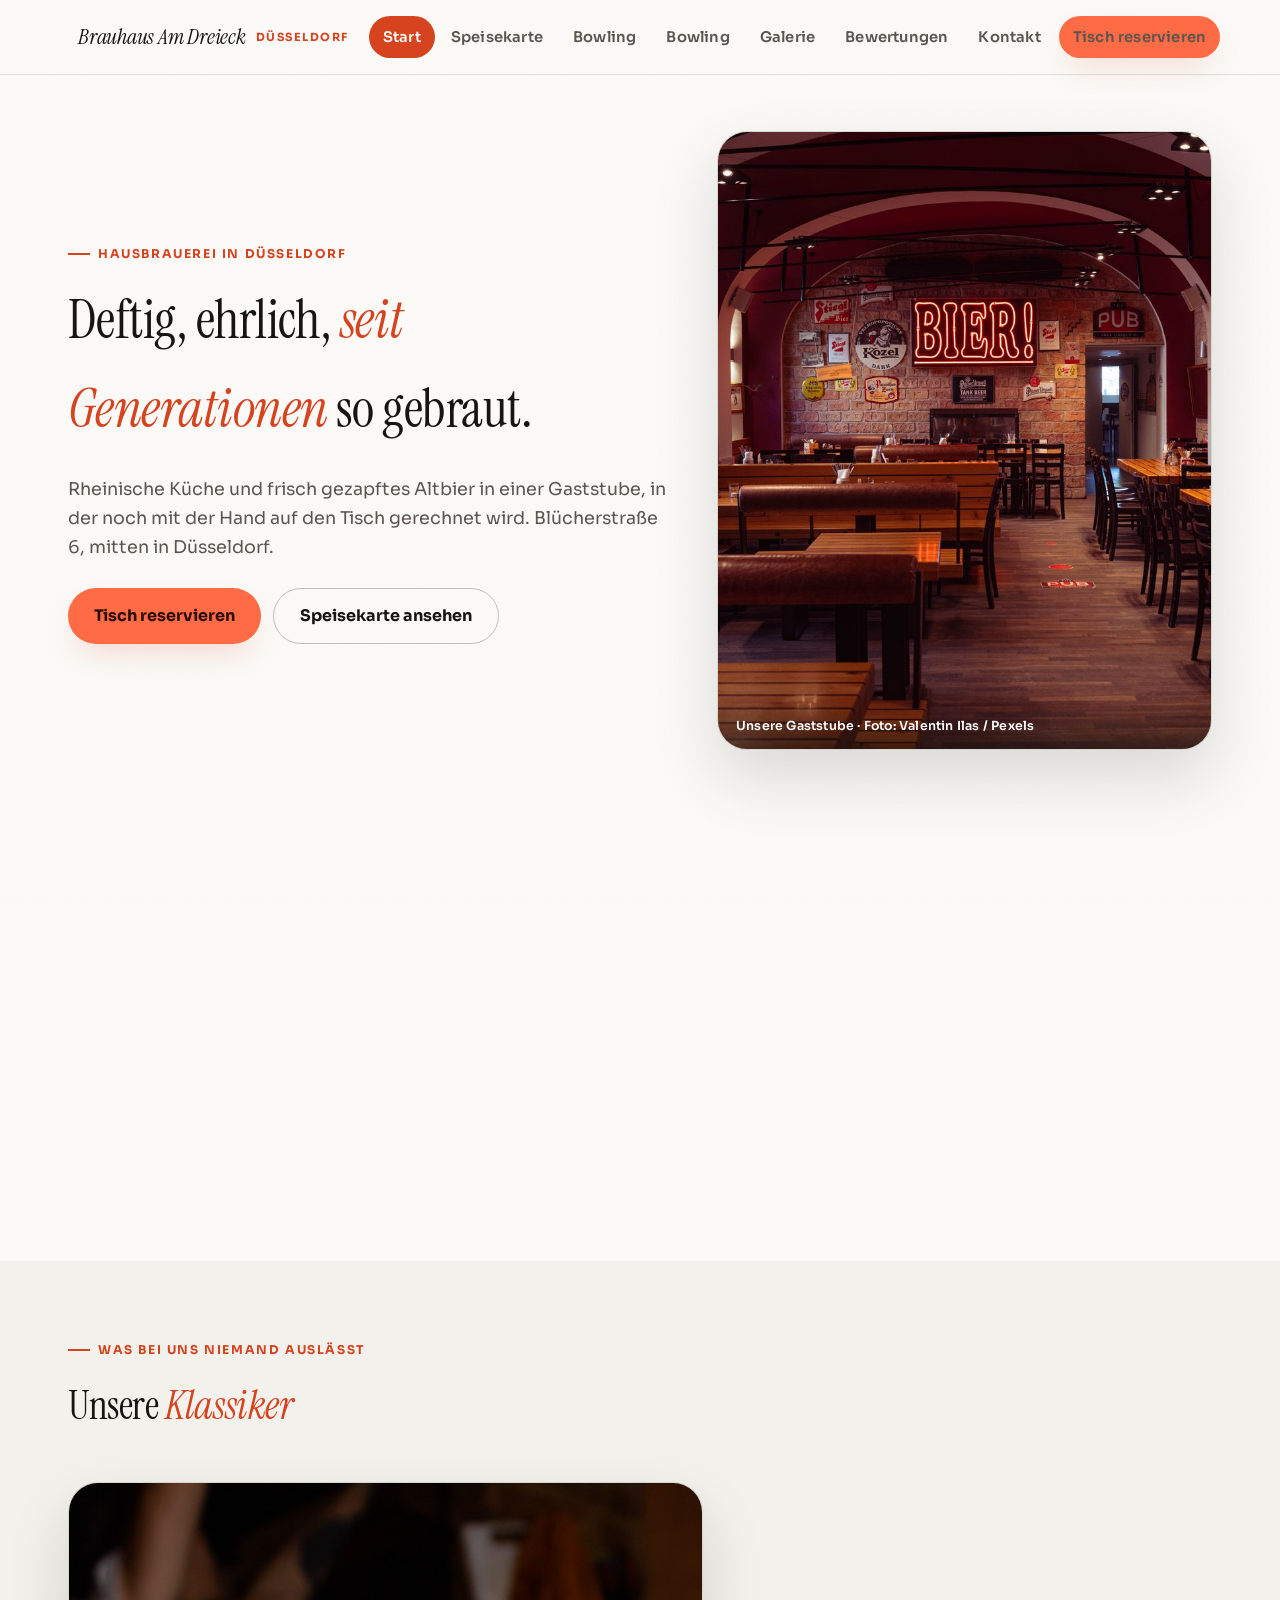
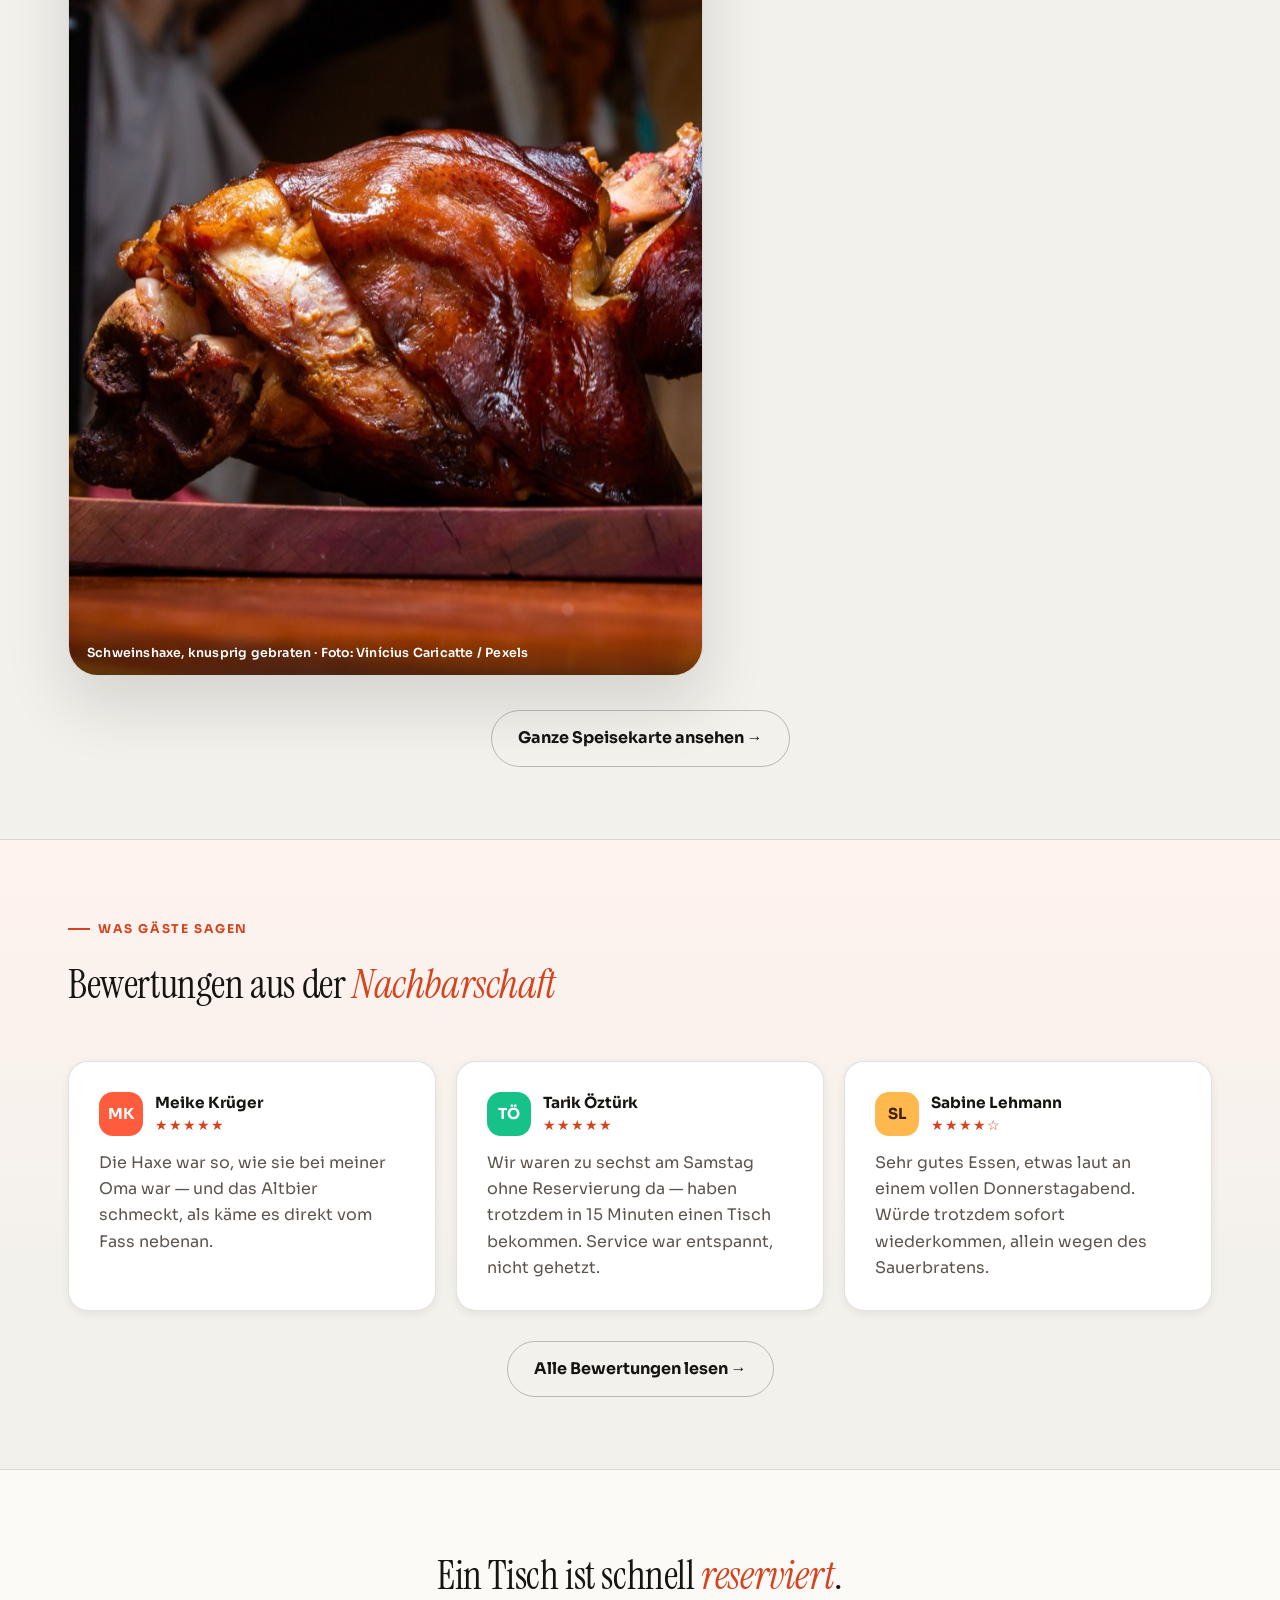
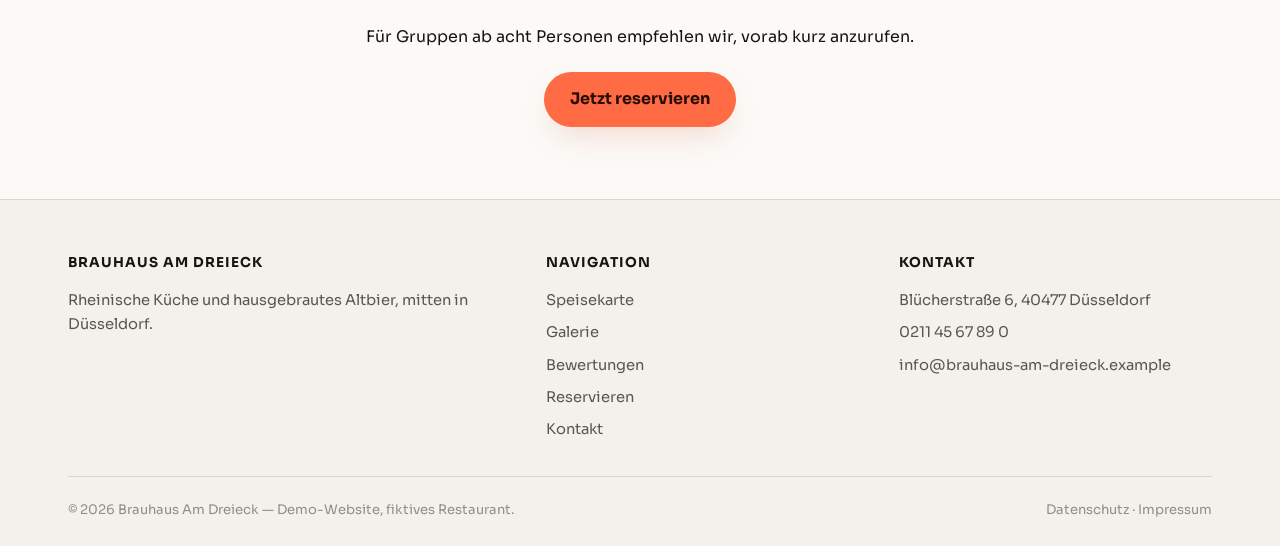
==== index.html @ d5df5fcb "Site Brauhaus Am Dreieck avec système de commande complet (sélecteur -/0/+ par plat, panier, numéro " ====
<!DOCTYPE html>
<html lang="de">
<head>
<meta charset="UTF-8">
<meta name="viewport" content="width=device-width, initial-scale=1.0">
<title>Brauhaus Am Dreieck — Rheinische Küche &amp; Altbier in Düsseldorf</title>
<meta name="description" content="Brauhaus Am Dreieck: rheinische Küche, hausgebrautes Altbier und eine Gaststube mit Charakter. Blücherstraße 6, 40477 Düsseldorf.">
<meta property="og:title" content="Brauhaus Am Dreieck">
<meta property="og:description" content="Rheinische Küche, hausgebrautes Altbier, Blücherstraße 6, Düsseldorf.">
<meta property="og:type" content="restaurant">
<link rel="preconnect" href="https://fonts.googleapis.com">
<link href="https://fonts.googleapis.com/css2?family=Instrument+Serif:ital@0;1&family=Sora:wght@400;500;600;700;800&display=swap" rel="stylesheet">
<link rel="stylesheet" href="style.css">
</head>
<body>
<a class="skip-link" href="#main">Zum Inhalt springen</a>

<button type="button" class="order-badge" id="order-badge" hidden aria-haspopup="dialog">
  <span class="order-badge-icon" aria-hidden="true">
    <svg viewBox="0 0 24 24" fill="none" stroke="currentColor" stroke-width="1.8" stroke-linecap="round" stroke-linejoin="round"><path d="M3 4h2l2.4 12.4a2 2 0 0 0 2 1.6h8.2a2 2 0 0 0 2-1.6L21 8H6"/><circle cx="9" cy="20" r="1"/><circle cx="18" cy="20" r="1"/></svg>
    <span class="order-badge-count" id="order-badge-count" hidden>0</span>
  </span>
  <span class="order-badge-text">
    <span class="order-badge-label" id="order-badge-label">Ihre Bestellung</span>
    <span class="order-badge-number" id="order-badge-number"></span>
  </span>
</button>

<div class="cart-scrim" id="cart-scrim" hidden></div>
<div class="cart-panel" id="cart-panel" hidden role="dialog" aria-modal="true" aria-labelledby="cart-panel-title">
  <div class="cart-panel-handle"></div>
  <div class="cart-panel-header">
    <h2 id="cart-panel-title">Ihre Bestellung</h2>
    <button type="button" class="cart-close" id="cart-close" aria-label="Schließen">&times;</button>
  </div>
  <div class="cart-panel-body">
    <ul class="cart-items" id="cart-items"></ul>
    <p class="cart-empty" id="cart-empty" hidden>Ihr Warenkorb ist noch leer &mdash; f&uuml;gen Sie Gerichte aus der Speisekarte hinzu.</p>
    <div class="cart-confirm" id="cart-confirm" hidden></div>
  </div>
  <div class="cart-panel-footer" id="cart-footer">
    <div class="cart-total"><span>Gesamt</span><strong id="cart-total-amount">0,00 &euro;</strong></div>
    <button type="button" class="btn btn-solid cart-checkout" id="cart-checkout" disabled>Bestellung aufgeben</button>
  </div>
</div>

<header class="site-header">
  <div class="nav-inner">
    <a class="brand" href="index.html">
      <svg width="24" height="24" viewBox="0 0 100 100" aria-hidden="true">
        <defs>
          <linearGradient id="brandBadgeGrad" x1="0%" y1="0%" x2="100%" y2="100%">
            <stop offset="0%" stop-color="#ff6b45"/>
            <stop offset="100%" stop-color="#b33517"/>
          </linearGradient>
          <path id="brandArcTop" d="M 12,54 A 38,38 0 1 1 88,54" fill="none"/>
          <path id="brandArcBottom" d="M 12,50 A 38,38 0 1 0 88,50" fill="none"/>
        </defs>
        <circle cx="50" cy="50" r="46" fill="url(#brandBadgeGrad)" stroke="#0e9f5f" stroke-width="2.5"/>
        <circle cx="50" cy="50" r="40" fill="none" stroke="#fbfaf7" stroke-width="1" opacity="0.5"/>
        <text font-family="Sora, sans-serif" font-weight="800" font-size="8.4" letter-spacing="1.5" fill="#fbfaf7"><textPath href="#brandArcTop" startOffset="50%" text-anchor="middle">BRAUHAUS</textPath></text>
        <text font-family="Sora, sans-serif" font-weight="800" font-size="7.6" letter-spacing="1.2" fill="#fbfaf7"><textPath href="#brandArcBottom" startOffset="50%" text-anchor="middle">AM DREIECK</textPath></text>
        <text x="50" y="57" font-family="Sora, sans-serif" font-weight="800" font-size="22" fill="#fbfaf7" text-anchor="middle">BAD</text>
      </svg>
      Brauhaus Am Dreieck <span class="brand-mark">Düsseldorf</span>
    </a>
    <nav class="main-nav" aria-label="Hauptnavigation">
      <ul>
        <li><a href="index.html" aria-current="page">Start</a></li>
        <li><a href="speisekarte.html">Speisekarte</a></li>
          <li><a href="bowling.html">Bowling</a></li>
        <li><a href="bowling.html">Bowling</a></li>
        <li><a href="galerie.html">Galerie</a></li>
        <li><a href="bewertungen.html">Bewertungen</a></li>
        <li><a href="kontakt.html">Kontakt</a></li>
      </ul>
      <a class="nav-cta" href="reservierung.html">Tisch reservieren</a>
    </nav>
    <button class="nav-toggle" aria-expanded="false" aria-label="Menü öffnen">☰</button>
  </div>
</header>

<main id="main">

  <!-- ============ HERO — Text sofort sichtbar, klares Bild daneben ============ -->
  <section class="page-hero">
    <div class="container">
      <div class="hero-grid always-visible" style="display:grid; grid-template-columns: 1.1fr 0.9fr; gap:44px; align-items:center;">
        <div>
          <div class="eyebrow">Hausbrauerei in Düsseldorf</div>
          <h1>Deftig, ehrlich, <em>seit Generationen</em> so gebraut.</h1>
          <p class="lead">
            Rheinische Küche und frisch gezapftes Altbier in einer Gaststube, in der noch
            mit der Hand auf den Tisch gerechnet wird. Blücherstraße 6, mitten in Düsseldorf.
          </p>
          <div style="display:flex; gap:12px; flex-wrap:wrap; margin-top: 26px;">
            <a class="btn btn-solid" href="reservierung.html">Tisch reservieren</a>
            <a class="btn btn-line" href="speisekarte.html">Speisekarte ansehen</a>
          </div>
        </div>

        <figure class="art-frame hover-zoom always-visible" style="aspect-ratio: 4/5; margin:0;">
          <img class="art-visual" src="assets/photos/hero.jpg" alt="Gemütliche Gaststube mit Holztischen, Backsteinwänden und warmer Beleuchtung">
          <figcaption>Unsere Gaststube · Foto: Valentin Ilas / Pexels</figcaption>
        </figure>
      </div>
    </div>
  </section>

  <!-- ============ ÜBER UNS + INFO ============ -->
  <section class="block">
    <div class="container">
      <div class="feature-row reveal-stagger">
        <div class="card spotlight">
          <div class="eyebrow">Seit 1987 in Familienhand</div>
          <h2 style="font-size:1.6rem;">Ein Wirtshaus, kein Konzept</h2>
          <p>
            Wir kochen rheinisch, wie es unsere Großmütter getan haben — Sauerbraten,
            der drei Tage zieht, Schweinshaxe aus dem eigenen Ofen, und ein Altbier,
            das direkt aus dem Kessel hinter der Theke kommt. Keine Speisekarte mit
            hundert Gerichten, dafür jedes einzelne mit Sorgfalt.
          </p>
        </div>
        <div class="card spotlight">
          <h3 style="font-size:1.05rem;">🕐 Öffnungszeiten</h3>
          <ul class="info-list">
            <li><span>Mo – Do &amp; So</span><span>11:00–00:00</span></li>
            <li><span>Fr – Sa</span><span>11:00–01:00</span></li>
          </ul>
        </div>
        <div class="card spotlight">
          <h3 style="font-size:1.05rem;">📍 Adresse &amp; Zahlung</h3>
          <address style="color:var(--paper-dim); margin-bottom:14px;">
            Blücherstraße 6, 40477 Düsseldorf<br>0211 45 67 89 0
          </address>
          <div class="pay-row">
            <span class="pay-badge">💶 Bargeld</span>
            <span class="pay-badge">💳 EC-Karte</span>
            <span class="pay-badge">💳 Kreditkarte</span>
          </div>
        </div>
      </div>
    </div>
  </section>

  <!-- ============ SIGNATURE-GERICHTE ============ -->
  <section class="block alt">
    <div class="container">
      <div class="section-heading">
        <div class="eyebrow">Was bei uns niemand auslässt</div>
        <h2>Unsere <em>Klassiker</em></h2>
      </div>

      <div class="reveal-stagger" style="display:grid; grid-template-columns: 1.3fr 1fr; grid-template-rows: auto auto; gap:20px;">
        <figure class="art-frame reveal hover-zoom" style="grid-row: span 2; aspect-ratio: 4/5; margin:0;">
          <img class="art-visual" src="assets/photos/home_schweinshaxe.jpg" alt="Knusprig gebratene Schweinshaxe auf einem Holzbrett">
          <figcaption>Schweinshaxe, knusprig gebraten · Foto: Vinícius Caricatte / Pexels</figcaption>
        </figure>

        <div class="card spotlight" style="display:flex; align-items:center; gap:20px;">
          <div>
            <span class="eyebrow" style="margin-bottom:6px;">Der Klassiker</span>
            <h3 style="font-size:1.25rem; margin-bottom:6px;">Schweinshaxe mit Sauerkraut &amp; Knödel</h3>
            <p style="margin:0;">Knusprig gebraten, sechs Stunden im eigenen Sud gegart.</p>
          </div>
        </div>

        <div class="card spotlight" style="display:flex; align-items:center; gap:20px;">
          <div>
            <span class="eyebrow" style="margin-bottom:6px;">Für den schnellen Hunger</span>
            <h3 style="font-size:1.25rem; margin-bottom:6px;">Currywurst mit Pommes</h3>
            <p style="margin:0;">Hausgemachte Currysoße, nicht zu süß, mit echtem Biss.</p>
          </div>
        </div>
      </div>

      <div style="text-align:center; margin-top:34px;">
        <a class="btn btn-line" href="speisekarte.html">Ganze Speisekarte ansehen →</a>
      </div>
    </div>
  </section>

  <!-- ============ BEWERTUNGEN — Vorschau ============ -->
  <section class="block dark">
    <div class="container">
      <div class="section-heading">
        <div class="eyebrow">Was Gäste sagen</div>
        <h2>Bewertungen aus der <em>Nachbarschaft</em></h2>
      </div>

      <div class="reveal-stagger" style="display:grid; grid-template-columns: repeat(3,1fr); gap:20px;">
        <div class="card spotlight reveal">
          <div class="review-head">
            <div class="review-avatar" style="background:#ff5b3d;">MK</div>
            <div class="review-meta">
              <div class="review-name">Meike Krüger</div>
              <div class="review-stars">★★★★★</div>
            </div>
          </div>
          <p style="color:var(--paper-dim);">Die Haxe war so, wie sie bei meiner Oma war — und das Altbier schmeckt, als käme es direkt vom Fass nebenan.</p>
        </div>
        <div class="card spotlight reveal">
          <div class="review-head">
            <div class="review-avatar" style="background:#17c288;">TÖ</div>
            <div class="review-meta">
              <div class="review-name">Tarik Öztürk</div>
              <div class="review-stars">★★★★★</div>
            </div>
          </div>
          <p style="color:var(--paper-dim);">Wir waren zu sechst am Samstag ohne Reservierung da — haben trotzdem in 15 Minuten einen Tisch bekommen. Service war entspannt, nicht gehetzt.</p>
        </div>
        <div class="card spotlight reveal">
          <div class="review-head">
            <div class="review-avatar" style="background:#ffb84d; color:#3a2000;">SL</div>
            <div class="review-meta">
              <div class="review-name">Sabine Lehmann</div>
              <div class="review-stars">★★★★☆</div>
            </div>
          </div>
          <p style="color:var(--paper-dim);">Sehr gutes Essen, etwas laut an einem vollen Donnerstagabend. Würde trotzdem sofort wiederkommen, allein wegen des Sauerbratens.</p>
        </div>
      </div>

      <div style="text-align:center; margin-top:30px;">
        <a class="btn btn-line" href="bewertungen.html">Alle Bewertungen lesen →</a>
      </div>
    </div>
  </section>

  <!-- ============ CTA ============ -->
  <section class="block">
    <div class="container" style="text-align:center;">
      <div class="section-heading center" style="margin-bottom:22px;">
        <h2>Ein Tisch ist schnell <em>reserviert</em>.</h2>
        <p class="lead" style="margin:0 auto;">Für Gruppen ab acht Personen empfehlen wir, vorab kurz anzurufen.</p>
      </div>
      <a class="btn btn-solid" href="reservierung.html">Jetzt reservieren</a>
    </div>
  </section>

</main>

<footer class="site-footer">
  <div class="container">
    <div class="footer-grid">
      <div>
        <h4>Brauhaus Am Dreieck</h4>
        <p>Rheinische Küche und hausgebrautes Altbier, mitten in Düsseldorf.</p>
      </div>
      <div>
        <h4>Navigation</h4>
        <ul>
          <li><a href="speisekarte.html">Speisekarte</a></li>
          <li><a href="galerie.html">Galerie</a></li>
          <li><a href="bewertungen.html">Bewertungen</a></li>
          <li><a href="reservierung.html">Reservieren</a></li>
          <li><a href="kontakt.html">Kontakt</a></li>
        </ul>
      </div>
      <div>
        <h4>Kontakt</h4>
        <ul>
          <li>Blücherstraße 6, 40477 Düsseldorf</li>
          <li>0211 45 67 89 0</li>
          <li>info@brauhaus-am-dreieck.example</li>
        </ul>
      </div>
    </div>
    <div class="footer-bottom">
      <span>&copy; 2026 Brauhaus Am Dreieck — Demo-Website, fiktives Restaurant.</span>
      <span>Datenschutz · Impressum</span>
    </div>
  </div>
</footer>

<script src="script.js"></script>
</body>
</html>
---- style.css ----
/* ==========================================================================
   Brauhaus Am Dreieck — light, legible, accent-only colour
   Background: warm off-white paper. Accents: ember (orange-red) & jewel (emerald).
   ========================================================================== */

:root {
  --ink: #fbfaf7;
  --ink-2: #f3f1ec;
  --ink-3: #ede8df;
  --paper: #171512;
  --paper-dim: #5b5550;
  --paper-faint: #948c86;
  --ember: #d6431f;
  --ember-bright: #ff6b45;
  --ember-dim: #b33517;
  --ember-glow: rgba(214, 67, 31, 0.22);
  --jewel: #0e9f5f;
  --jewel-glow: rgba(14, 159, 95, 0.2);
  --line: rgba(23, 21, 18, 0.12);
  --line-strong: rgba(23, 21, 18, 0.26);
  --glass: #ffffff;
  --glass-strong: #f3f1ec;
  --shadow-sm: 0 2px 10px rgba(23, 21, 18, 0.07);
  --shadow: 0 18px 44px rgba(23, 21, 18, 0.1);
  --shadow-lg: 0 28px 64px rgba(23, 21, 18, 0.14);
  --shadow-ember: 0 14px 32px -10px var(--ember-glow);
  --radius-sm: 10px;
  --radius: 20px;
  --radius-lg: 30px;
  --container: 1200px;
  --ease: cubic-bezier(0.16, 1, 0.3, 1);
  --ease-spring: cubic-bezier(0.34, 1.56, 0.64, 1);
}

* { box-sizing: border-box; }
html { scroll-behavior: smooth; }
@media (prefers-reduced-motion: reduce) {
  html { scroll-behavior: auto; }
  * { animation-duration: 0.01ms !important; animation-iteration-count: 1 !important; transition-duration: 0.01ms !important; }
}

body {
  margin: 0;
  background: var(--ink);
  color: var(--paper);
  font-family: 'Sora', -apple-system, BlinkMacSystemFont, 'Segoe UI', sans-serif;
  line-height: 1.65;
  position: relative;
  overflow-x: hidden;
}

body::before {
  content: "";
  position: fixed; inset: 0; pointer-events: none; z-index: 999;
  opacity: 0.02; mix-blend-mode: multiply;
  background-image: url("data:image/svg+xml,%3Csvg xmlns='http://www.w3.org/2000/svg' width='120' height='120'%3E%3Cfilter id='n'%3E%3CfeTurbulence type='fractalNoise' baseFrequency='0.9' numOctaves='2' stitchTiles='stitch'/%3E%3C/filter%3E%3Crect width='100%25' height='100%25' filter='url(%23n)'/%3E%3C/svg%3E");
}

h1, h2, h3, h4 {
  font-family: 'Instrument Serif', Georgia, serif;
  font-weight: 400;
  text-wrap: balance;
  margin: 0 0 0.4em;
  color: var(--paper);
  letter-spacing: -0.01em;
}
h1 em, h2 em, .display-italic { font-style: italic; color: var(--ember); }

p { margin: 0 0 1em; }
p:last-child { margin-bottom: 0; }

a { color: inherit; }
img, svg { max-width: 100%; display: block; }

.container { max-width: var(--container); margin: 0 auto; padding: 0 28px; }
.container-narrow { max-width: 760px; margin: 0 auto; padding: 0 28px; }

:focus-visible { outline: 2px solid var(--ember); outline-offset: 3px; border-radius: 4px; }

.skip-link {
  position: absolute; left: 12px; top: -60px;
  background: var(--ember-bright); color: #1a0904;
  padding: 10px 18px; border-radius: var(--radius-sm);
  z-index: 1000; transition: top 0.3s var(--ease);
  text-decoration: none; font-weight: 700;
}
.skip-link:focus { top: 12px; }

/* ---------- Header ---------- */
header.site-header {
  background: rgba(251, 250, 247, 0.88);
  backdrop-filter: blur(14px) saturate(140%);
  -webkit-backdrop-filter: blur(14px) saturate(140%);
  border-bottom: 1px solid var(--line);
  position: sticky; top: 0; z-index: 30;
}

.nav-inner {
  display: flex; align-items: center; justify-content: space-between;
  padding: 16px 28px; max-width: var(--container); margin: 0 auto; gap: 20px;
}

.brand {
  font-family: 'Instrument Serif', Georgia, serif;
  font-size: 1.4rem; font-style: italic;
  letter-spacing: -0.01em; text-decoration: none; color: var(--paper);
  display: flex; align-items: center; gap: 10px; white-space: nowrap;
}
.brand .brand-mark { color: var(--ember); font-style: normal; font-family: 'Sora', sans-serif; font-weight: 700; font-size: 0.7rem; letter-spacing: 1.5px; text-transform: uppercase; }

nav.main-nav { display: flex; align-items: center; gap: 4px; }
nav.main-nav ul { list-style: none; display: flex; gap: 2px; margin: 0; padding: 0; }

nav.main-nav a {
  text-decoration: none; color: var(--paper-dim); font-weight: 600; font-size: 0.92rem;
  letter-spacing: 0.2px; padding: 9px 14px; border-radius: 999px;
  transition: background 0.25s var(--ease), color 0.25s var(--ease); display: inline-block;
}
nav.main-nav a:hover { color: var(--paper); background: var(--glass-strong); }
nav.main-nav a[aria-current="page"] { color: #fff8f5; background: var(--ember); }

.nav-cta {
  background: var(--ember-bright); color: #2a0d00; padding: 10px 20px; border-radius: 999px;
  font-weight: 700; font-size: 0.9rem; text-decoration: none; white-space: nowrap;
  transition: transform 0.2s var(--ease-spring), box-shadow 0.25s var(--ease);
  box-shadow: var(--shadow-ember);
}
.nav-cta:hover { transform: translateY(-2px) scale(1.02); }
.nav-cta:active { transform: scale(0.97); }

.nav-toggle {
  display: none; background: var(--glass-strong); border: 1px solid var(--line); border-radius: var(--radius-sm);
  color: var(--paper); padding: 8px 10px; cursor: pointer;
}

@media (max-width: 860px) {
  nav.main-nav ul { display: none; }
  nav.main-nav .nav-cta { display: none; }
  .nav-toggle { display: inline-flex; }
  .brand .brand-mark { display: none; }
  .nav-inner.open nav.main-nav ul {
    display: flex; flex-direction: column; position: absolute; top: 100%; left: 0; right: 0;
    background: rgba(255,255,255,0.98); backdrop-filter: blur(14px);
    padding: 10px 28px 18px; gap: 4px; border-bottom: 1px solid var(--line);
    box-shadow: var(--shadow);
  }
}

/* ---------- Scroll reveal (subtle — never fully hides critical content) ---------- */
.reveal {
  opacity: 0;
  transform: translateY(18px);
  transition: opacity 0.7s var(--ease), transform 0.7s var(--ease);
}
.reveal.in-view { opacity: 1; transform: translateY(0); }
.reveal-stagger > * { transition-delay: calc(var(--i, 0) * 90ms); }
/* Hero content must never depend on JS/scroll to become visible */
.always-visible { opacity: 1 !important; transform: none !important; filter: none !important; }

/* ---------- Hover zoom on imagery ---------- */
.hover-zoom { overflow: hidden; }
.hover-zoom .art-visual { transition: transform 0.6s var(--ease); }
.hover-zoom:hover .art-visual { transform: scale(1.045); }

/* ---------- Spotlight glass cards ---------- */
.card {
  position: relative;
  background: var(--glass);
  border: 1px solid var(--line);
  border-radius: var(--radius);
  padding: 28px 30px;
  box-shadow: var(--shadow-sm);
  overflow: hidden;
  transition: border-color 0.3s var(--ease), transform 0.3s var(--ease), box-shadow 0.3s var(--ease);
}
.card.spotlight::before {
  content: "";
  position: absolute; inset: -1px; border-radius: inherit; padding: 1px;
  background: radial-gradient(240px circle at var(--mx, 50%) var(--my, 50%), var(--ember-glow), transparent 60%);
  -webkit-mask: linear-gradient(#fff 0 0) content-box, linear-gradient(#fff 0 0);
  -webkit-mask-composite: xor; mask-composite: exclude;
  opacity: 0; transition: opacity 0.3s var(--ease); pointer-events: none;
}
.card.spotlight:hover::before { opacity: 1; }
.card.spotlight:hover { transform: translateY(-3px); box-shadow: var(--shadow); border-color: var(--line-strong); }

/* ---------- Eyebrow ---------- */
.eyebrow {
  color: var(--ember); font-weight: 700; letter-spacing: 1.6px; text-transform: uppercase;
  font-size: 0.76rem; margin-bottom: 12px; display: inline-flex; align-items: center; gap: 8px;
}
.eyebrow::before { content: ""; width: 22px; height: 2px; background: var(--ember); display: inline-block; }

/* ---------- Buttons ---------- */
.btn {
  display: inline-flex; align-items: center; justify-content: center; gap: 8px;
  padding: 14px 26px; border-radius: 999px; font-weight: 700; font-size: 1rem;
  text-decoration: none; border: none; cursor: pointer;
  transition: transform 0.25s var(--ease-spring), box-shadow 0.3s var(--ease), background 0.25s var(--ease), color 0.25s var(--ease);
}
.btn-solid { background: var(--ember-bright); color: #2a0d00; box-shadow: var(--shadow-ember); }
.btn-solid:hover { transform: translateY(-2px); box-shadow: 0 20px 40px -10px var(--ember-glow); }
.btn-solid:active { transform: scale(0.98); }
.btn-line { background: transparent; color: var(--paper); border: 1.5px solid var(--line-strong); }
.btn-line:hover { border-color: var(--ember); color: var(--ember); }

/* ---------- Hero ---------- */
.page-hero { padding: 56px 0 40px; }
.page-hero h1 { font-size: clamp(2.4rem, 4.2vw, 3.6rem); }
.page-hero p.lead { font-size: 1.1rem; color: var(--paper-dim); max-width: 60ch; }

/* ---------- Sections ---------- */
section.block { padding: 72px 0; }
section.block.alt { background: var(--ink-2); }
section.block.dark {
  background: linear-gradient(180deg, #fff3ee, var(--ink-2) 70%);
  border-top: 1px solid var(--line);
  border-bottom: 1px solid var(--line);
}

.section-heading { max-width: 640px; margin-bottom: 44px; }
.section-heading.center { text-align: center; margin-left: auto; margin-right: auto; }
.section-heading.center .eyebrow { justify-content: center; }
.section-heading h2 { font-size: clamp(1.9rem, 3.4vw, 2.5rem); }

/* ---------- Feature grid ---------- */
.feature-row { display: grid; grid-template-columns: 1.3fr 1fr 1fr; gap: 20px; }
.feature-row .card:first-child { grid-row: span 2; display: flex; flex-direction: column; justify-content: center; }

.info-list { list-style: none; margin: 0; padding: 0; color: var(--paper-dim); }
.info-list li {
  display: flex; justify-content: space-between; gap: 12px; padding: 7px 0;
  border-bottom: 1px dashed var(--line); font-variant-numeric: tabular-nums;
}
.info-list li:last-child { border-bottom: none; }
address { font-style: normal; }

.pay-row { display: flex; flex-wrap: wrap; gap: 10px; margin-top: 10px; }
.pay-badge {
  display: inline-flex; align-items: center; gap: 8px; background: var(--glass-strong);
  border: 1px solid var(--line); border-radius: 999px; padding: 8px 16px; font-weight: 700; font-size: 0.88rem;
}

/* ---------- Art frame (crisp illustrations — no blur) ---------- */
.art-frame {
  border-radius: var(--radius-lg);
  box-shadow: var(--shadow-lg);
  overflow: hidden;
  position: relative;
  background: var(--glass-strong);
  border: 1px solid var(--line);
}
.art-frame .art-visual { width: 100%; height: 100%; display: block; object-fit: cover; }
.art-frame figcaption {
  position: absolute; left: 0; right: 0; bottom: 0;
  padding: 12px 18px;
  background: linear-gradient(to top, rgba(23,21,18,0.55), transparent);
  color: #fff; font-size: 0.78rem; font-weight: 600; letter-spacing: 0.2px;
}

/* ---------- Menu ---------- */
.menu-grid { display: grid; gap: 16px; max-width: 820px; margin: 0 auto; }
.menu-category-heading { display: flex; align-items: baseline; gap: 14px; margin: 44px 0 18px; }
.menu-category-heading:first-of-type { margin-top: 0; }
.menu-category-heading h3 {
  font-family: 'Sora', sans-serif; font-weight: 700; font-size: 0.9rem; color: var(--ember);
  text-transform: uppercase; letter-spacing: 1.6px; margin: 0; white-space: nowrap;
}
.menu-category-heading .rule { height: 1px; flex: 1; background: repeating-linear-gradient(90deg, var(--line-strong) 0 6px, transparent 6px 12px); }

.menu-item {
  background: var(--glass); border: 1px solid var(--line); border-radius: var(--radius);
  padding: 16px 26px 16px 16px; display: grid;
  grid-template-columns: 60px 1fr auto;
  column-gap: 18px; row-gap: 4px; align-items: center;
  transition: border-color 0.3s var(--ease), transform 0.3s var(--ease), box-shadow 0.3s var(--ease);
}
.menu-item:hover { border-color: var(--ember); transform: translateX(4px); box-shadow: var(--shadow-sm); }
.menu-item h4 { font-size: 1.2rem; margin: 0; font-family: 'Sora', sans-serif; font-weight: 700; color: var(--paper); grid-column: 2; }
.menu-item .tag { font-size: 0.68rem; text-transform: uppercase; letter-spacing: 0.6px; color: var(--jewel); font-weight: 700; margin-left: 8px; }
.menu-item p { grid-column: 2 / 3; margin: 0; color: var(--paper-dim); max-width: 56ch; font-size: 0.94rem; }
.menu-item .price {
  grid-column: 3; grid-row: 1;
  font-family: 'Instrument Serif', serif; font-style: italic; font-weight: 400; font-size: 1.3rem;
  color: var(--ember); white-space: nowrap; font-variant-numeric: tabular-nums;
}

.menu-thumb-wrap {
  grid-column: 1; grid-row: 1 / 3;
  width: 60px; height: 60px; border-radius: 12px; overflow: hidden; position: relative; flex-shrink: 0;
}
.menu-thumb-wrap img { width: 100%; height: 100%; object-fit: cover; display: block; }
.menu-thumb-wrap.approx::after {
  content: "≈";
  position: absolute; right: 3px; bottom: 3px;
  width: 15px; height: 15px; border-radius: 50%;
  background: rgba(23,21,18,0.75); color: #fff;
  font-size: 0.7rem; font-weight: 700; line-height: 15px; text-align: center;
}

/* ---------- Reviews ---------- */
.review-wall { columns: 3 260px; column-gap: 20px; }
.review-card {
  break-inside: avoid; background: var(--glass); border: 1px solid var(--line); border-radius: var(--radius);
  padding: 24px 26px; margin-bottom: 20px; box-shadow: var(--shadow-sm);
}
.review-head { display: flex; align-items: center; gap: 12px; margin-bottom: 12px; }
.review-avatar {
  width: 44px; height: 44px; border-radius: 14px; display: flex; align-items: center; justify-content: center;
  font-family: 'Sora', sans-serif; font-weight: 700; font-size: 0.95rem; color: #fff; flex-shrink: 0;
}
.review-meta { flex: 1; min-width: 0; }
.review-name { font-weight: 700; font-size: 0.96rem; color: var(--paper); }
.review-date { font-size: 0.8rem; color: var(--paper-faint); }
.review-stars { color: var(--ember); font-size: 0.85rem; letter-spacing: 1px; }
.review-body { font-size: 0.95rem; color: var(--paper-dim); }
.review-source { margin-top: 10px; font-size: 0.74rem; color: var(--paper-faint); text-transform: uppercase; letter-spacing: 0.5px; }

@media (max-width: 760px) { .review-wall { columns: 1 100%; } }

/* ---------- Gallery ---------- */
.gallery-grid { display: grid; grid-template-columns: repeat(4, 1fr); grid-auto-rows: 170px; gap: 14px; }
.gallery-item { border-radius: var(--radius); overflow: hidden; position: relative; }
.gallery-item .art-visual { width: 100%; height: 100%; object-fit: cover; }
.gallery-item .gallery-label {
  position: absolute; inset: auto 0 0 0; padding: 12px 16px;
  background: linear-gradient(to top, rgba(23,21,18,0.6), transparent);
  color: #fff; font-size: 0.8rem; font-weight: 600;
}
.gallery-item.wide { grid-column: span 2; }
.gallery-item.tall { grid-row: span 2; }

@media (max-width: 860px) {
  .gallery-grid { grid-template-columns: repeat(2, 1fr); grid-auto-rows: 150px; }
}

/* ---------- Forms ---------- */
.form-card {
  background: var(--glass); border: 1px solid var(--line); border-radius: var(--radius-lg);
  padding: 42px; box-shadow: var(--shadow);
}
form .field { margin-bottom: 18px; }
form .field-row { display: grid; grid-template-columns: 1fr 1fr; gap: 18px; }
form label { display: block; font-weight: 700; font-size: 0.82rem; color: var(--paper-dim); margin-bottom: 6px; letter-spacing: 0.2px; }
form input, form select, form textarea {
  width: 100%; padding: 12px 14px; border: 1px solid var(--line); border-radius: var(--radius-sm);
  font: inherit; font-size: 1rem; background: var(--ink); color: var(--paper);
  transition: border-color 0.25s var(--ease), box-shadow 0.25s var(--ease);
}
form textarea { resize: vertical; min-height: 110px; }
form input:focus, form select:focus, form textarea:focus {
  outline: none; border-color: var(--ember); box-shadow: 0 0 0 3px var(--ember-glow);
}
form input[aria-invalid="true"], form select[aria-invalid="true"] { border-color: #c0392b; }
.field-error { display: none; color: #c0392b; font-size: 0.82rem; margin-top: 5px; font-weight: 600; }
.field-error.show { display: block; }
.form-note { margin-top: 16px; font-size: 0.85rem; color: var(--paper-faint); }
.confirmation {
  display: none; margin-top: 20px; padding: 16px 20px; background: rgba(14,159,95,0.08);
  border: 1px solid var(--jewel); border-radius: var(--radius-sm); font-weight: 600; color: var(--paper);
}
.confirmation.show { display: block; }

/* ---------- Footer ---------- */
footer.site-footer { background: var(--ink-2); color: var(--paper-dim); padding: 52px 0 26px; font-size: 0.92rem; border-top: 1px solid var(--line); }
.footer-grid { display: grid; grid-template-columns: 1.4fr 1fr 1fr; gap: 40px; padding-bottom: 34px; border-bottom: 1px solid var(--line); }
.footer-grid h4 { color: var(--paper); font-size: 0.85rem; text-transform: uppercase; letter-spacing: 1px; margin-bottom: 14px; font-family: 'Sora', sans-serif; font-weight: 700; }
.footer-grid ul { list-style: none; margin: 0; padding: 0; display: grid; gap: 8px; }
.footer-grid a { text-decoration: none; color: var(--paper-dim); transition: color 0.25s; }
.footer-grid a:hover { color: var(--ember); }
.footer-bottom { display: flex; justify-content: space-between; align-items: center; flex-wrap: wrap; gap: 10px; padding-top: 22px; font-size: 0.82rem; color: var(--paper-faint); }

/* ---------- Bestellsystem : Mengenzähler pro Gericht, Warenkorb, Bestellnummer ---------- */

.dish-order-row { grid-column: 1 / -1; display: flex; align-items: center; gap: 12px; flex-wrap: wrap; margin-top: 6px; }

.dish-counter {
  display: inline-flex; align-items: center; border: 1.5px solid var(--paper);
  border-radius: 999px; flex-shrink: 0; padding: 2px; background: var(--glass);
}
.dish-counter-btn {
  width: 34px; height: 34px; min-width: 34px; flex-shrink: 0; border-radius: 50%; border: none; background: transparent;
  color: var(--paper); font-size: 1.05rem; font-weight: 700; cursor: pointer; touch-action: manipulation;
  display: flex; align-items: center; justify-content: center; line-height: 1;
  transition: background 0.2s var(--ease), color 0.2s var(--ease);
}
.dish-counter-btn:hover { background: var(--ember-glow); color: var(--ember); }
.dish-counter-btn:active { transform: scale(0.93); }
.dish-counter-value {
  min-width: 26px; text-align: center; font-variant-numeric: tabular-nums;
  font-weight: 700; font-size: 0.92rem; font-family: 'Sora', sans-serif; color: var(--paper);
}

.dish-add-btn {
  font-family: 'Sora', sans-serif; font-size: 0.86rem; font-weight: 700;
  color: #2a0d00; background: var(--ember-bright); border: none; border-radius: 999px;
  cursor: pointer; touch-action: manipulation; white-space: nowrap;
  padding: 10px 20px; min-height: 44px; display: inline-flex; align-items: center;
  transition: transform 0.2s var(--ease-spring), box-shadow 0.3s var(--ease);
}
.dish-add-btn:hover { transform: translateY(-2px); box-shadow: 0 14px 28px -10px var(--ember-glow); }
.dish-add-btn:active { transform: scale(0.97); }

.order-added { margin: 4px 0 0; font-size: 0.82rem; color: var(--jewel); font-weight: 700; display: none; flex-basis: 100%; }
.order-added.show { display: block; }

/* ---------- Warenkorb-Badge (schwebend) ---------- */
.order-badge {
  position: fixed; right: 20px; bottom: 20px; z-index: 500;
  display: flex; align-items: center; gap: 12px;
  background: var(--paper); color: var(--ink); border: none; border-radius: 999px;
  padding: 12px 20px 12px 14px; cursor: pointer; box-shadow: var(--shadow-lg);
  font-family: 'Sora', sans-serif; transition: transform 0.25s var(--ease-spring);
}
.order-badge:hover { transform: translateY(-2px); }
.order-badge[hidden] { display: none; }
.order-badge-icon { position: relative; display: flex; align-items: center; justify-content: center; width: 22px; height: 22px; }
.order-badge-icon svg { width: 22px; height: 22px; }
.order-badge-count {
  position: absolute; top: -10px; right: -10px; min-width: 18px; height: 18px; padding: 0 4px;
  background: var(--ember-bright); color: #2a0d00; border-radius: 999px;
  font-size: 0.68rem; font-weight: 800; display: flex; align-items: center; justify-content: center;
}
.order-badge-count[hidden] { display: none; }
.order-badge-text { display: flex; flex-direction: column; align-items: flex-start; line-height: 1.2; }
.order-badge-label { font-size: 0.72rem; color: var(--paper-faint); }
.order-badge-number { font-family: 'Instrument Serif', serif; font-style: italic; font-size: 1.1rem; color: var(--ink); }

/* ---------- Warenkorb-Panel ---------- */
.cart-scrim {
  position: fixed; inset: 0; background: rgba(23, 21, 18, 0.5); z-index: 600;
  opacity: 0; transition: opacity 0.3s var(--ease); pointer-events: none;
}
.cart-scrim.show { opacity: 1; pointer-events: auto; }
.cart-scrim[hidden] { display: none; }

.cart-panel {
  position: fixed; left: 50%; bottom: 0; z-index: 601; width: 100%; max-width: 460px;
  max-height: 86vh; background: var(--glass); border-radius: 24px 24px 0 0; box-shadow: var(--shadow-lg);
  display: flex; flex-direction: column;
  transform: translate(-50%, 100%); transition: transform 0.4s var(--ease);
}
.cart-panel.show { transform: translate(-50%, 0); }
.cart-panel[hidden] { display: none; }
.cart-panel-handle { width: 40px; height: 4px; background: var(--line-strong); border-radius: 999px; margin: 12px auto 0; flex-shrink: 0; }
.cart-panel-header {
  display: flex; align-items: center; justify-content: space-between; padding: 14px 20px 8px; flex-shrink: 0;
}
.cart-panel-header h2 { font-size: 1.2rem; margin: 0; }
.cart-close {
  width: 36px; height: 36px; border-radius: 50%; border: none; background: var(--ink-2); color: var(--paper);
  font-size: 1.2rem; cursor: pointer; display: flex; align-items: center; justify-content: center;
}
.cart-panel-body { overflow-y: auto; padding: 12px 20px; flex: 1; -webkit-overflow-scrolling: touch; }
.cart-empty { color: var(--paper-dim); text-align: center; padding: 30px 0; }
.cart-empty[hidden] { display: none; }

.cart-items { list-style: none; margin: 0; padding: 0; }
.cart-item { display: flex; align-items: center; gap: 12px; padding: 12px 0; border-bottom: 1px solid var(--line); }
.cart-item:last-child { border-bottom: none; }
.cart-item-info { flex: 1; min-width: 0; }
.cart-item-name { font-family: 'Sora', sans-serif; font-weight: 700; display: block; }
.cart-item-price { font-variant-numeric: tabular-nums; font-weight: 700; color: var(--ember); white-space: nowrap; }
.cart-item-qty {
  display: flex; align-items: center; gap: 4px; border: 1px solid var(--line-strong);
  border-radius: 999px; padding: 3px; flex-shrink: 0;
}
.cart-qty-btn {
  width: 30px; height: 30px; border-radius: 50%; border: none; background: var(--ink-2);
  color: var(--paper); font-size: 0.95rem; font-weight: 700; cursor: pointer; touch-action: manipulation;
  display: flex; align-items: center; justify-content: center; line-height: 1;
}
.cart-qty-btn:hover { background: var(--ember-glow); }
.cart-item-qty span { min-width: 16px; text-align: center; font-variant-numeric: tabular-nums; font-weight: 700; }

.cart-panel-footer { border-top: 1px solid var(--line); padding: 16px 20px; flex-shrink: 0; display: flex; flex-direction: column; gap: 12px; }
.cart-panel-footer[hidden] { display: none; }
.cart-total { display: flex; justify-content: space-between; align-items: baseline; font-size: 1rem; }
.cart-total strong { font-family: 'Instrument Serif', serif; font-style: italic; font-size: 1.5rem; color: var(--ember); }
.cart-checkout { width: 100%; min-height: 50px; }
.cart-checkout:disabled { opacity: 0.5; cursor: not-allowed; }

.cart-confirm { padding: 8px 20px 20px; overflow-y: auto; }
.cart-confirm[hidden] { display: none; }
.cart-confirm-msg { font-size: 0.95rem; color: var(--jewel); font-weight: 700; line-height: 1.6; margin: 0 0 4px; }
.cart-confirm-msg strong { font-family: 'Instrument Serif', serif; font-style: italic; font-size: 1.4rem; color: var(--ember); }
.cart-confirm-list-label { color: var(--paper-dim); font-size: 0.86rem; margin: 0 0 8px; font-weight: 700; }
.cart-confirm-list { list-style: none; margin: 0; padding: 0; display: flex; flex-direction: column; gap: 8px; }
.cart-confirm-item { display: flex; align-items: baseline; justify-content: space-between; gap: 14px; padding: 8px 10px; background: var(--ink-2); border-radius: var(--radius-sm); font-size: 0.92rem; }
.cart-confirm-item-qty { font-family: 'Instrument Serif', serif; font-style: italic; font-weight: 700; font-size: 1.05rem; color: var(--ember); white-space: nowrap; }

@media (max-width: 760px) {
  .split-grid { grid-template-columns: 1fr !important; }
  .feature-row { grid-template-columns: 1fr; }
  .feature-row .card:first-child { grid-row: auto; }
  form .field-row { grid-template-columns: 1fr; }
  .footer-grid { grid-template-columns: 1fr; gap: 24px; }
  .gallery-grid { grid-template-columns: 1fr 1fr; }
}
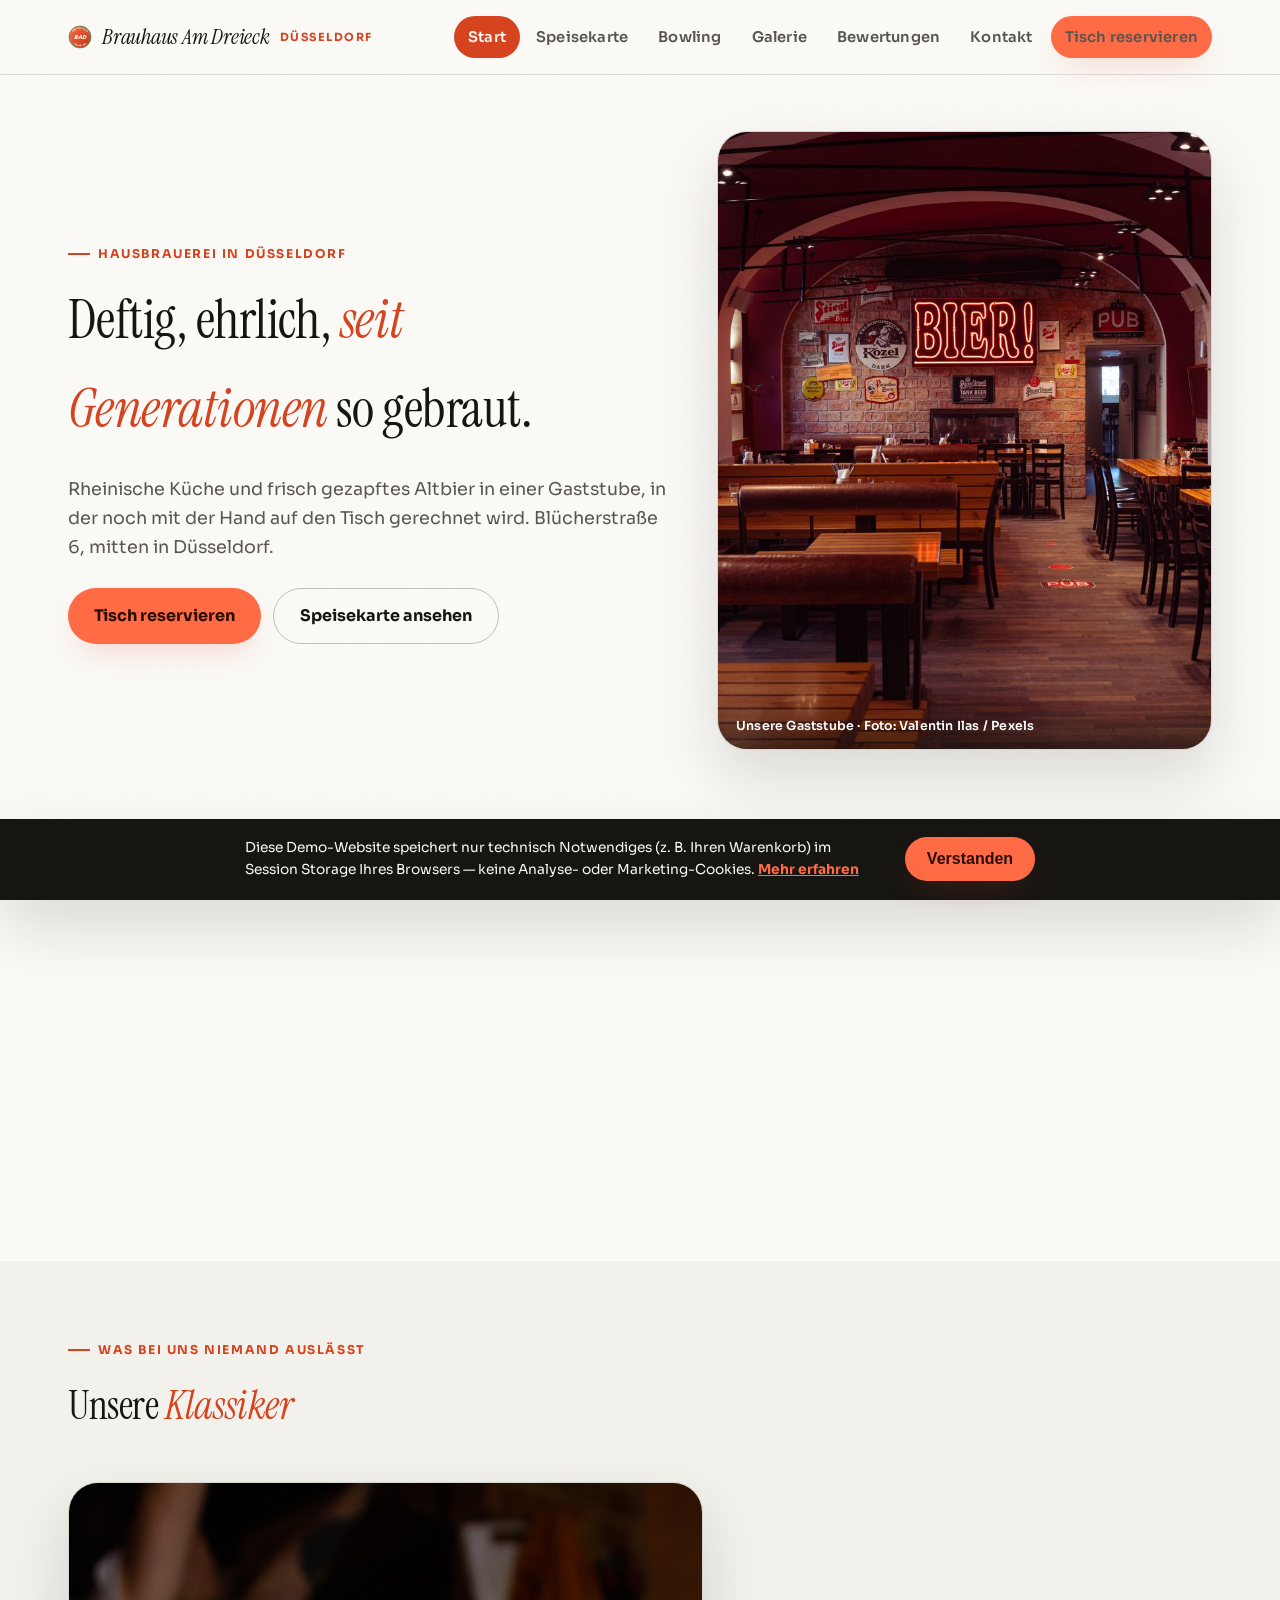
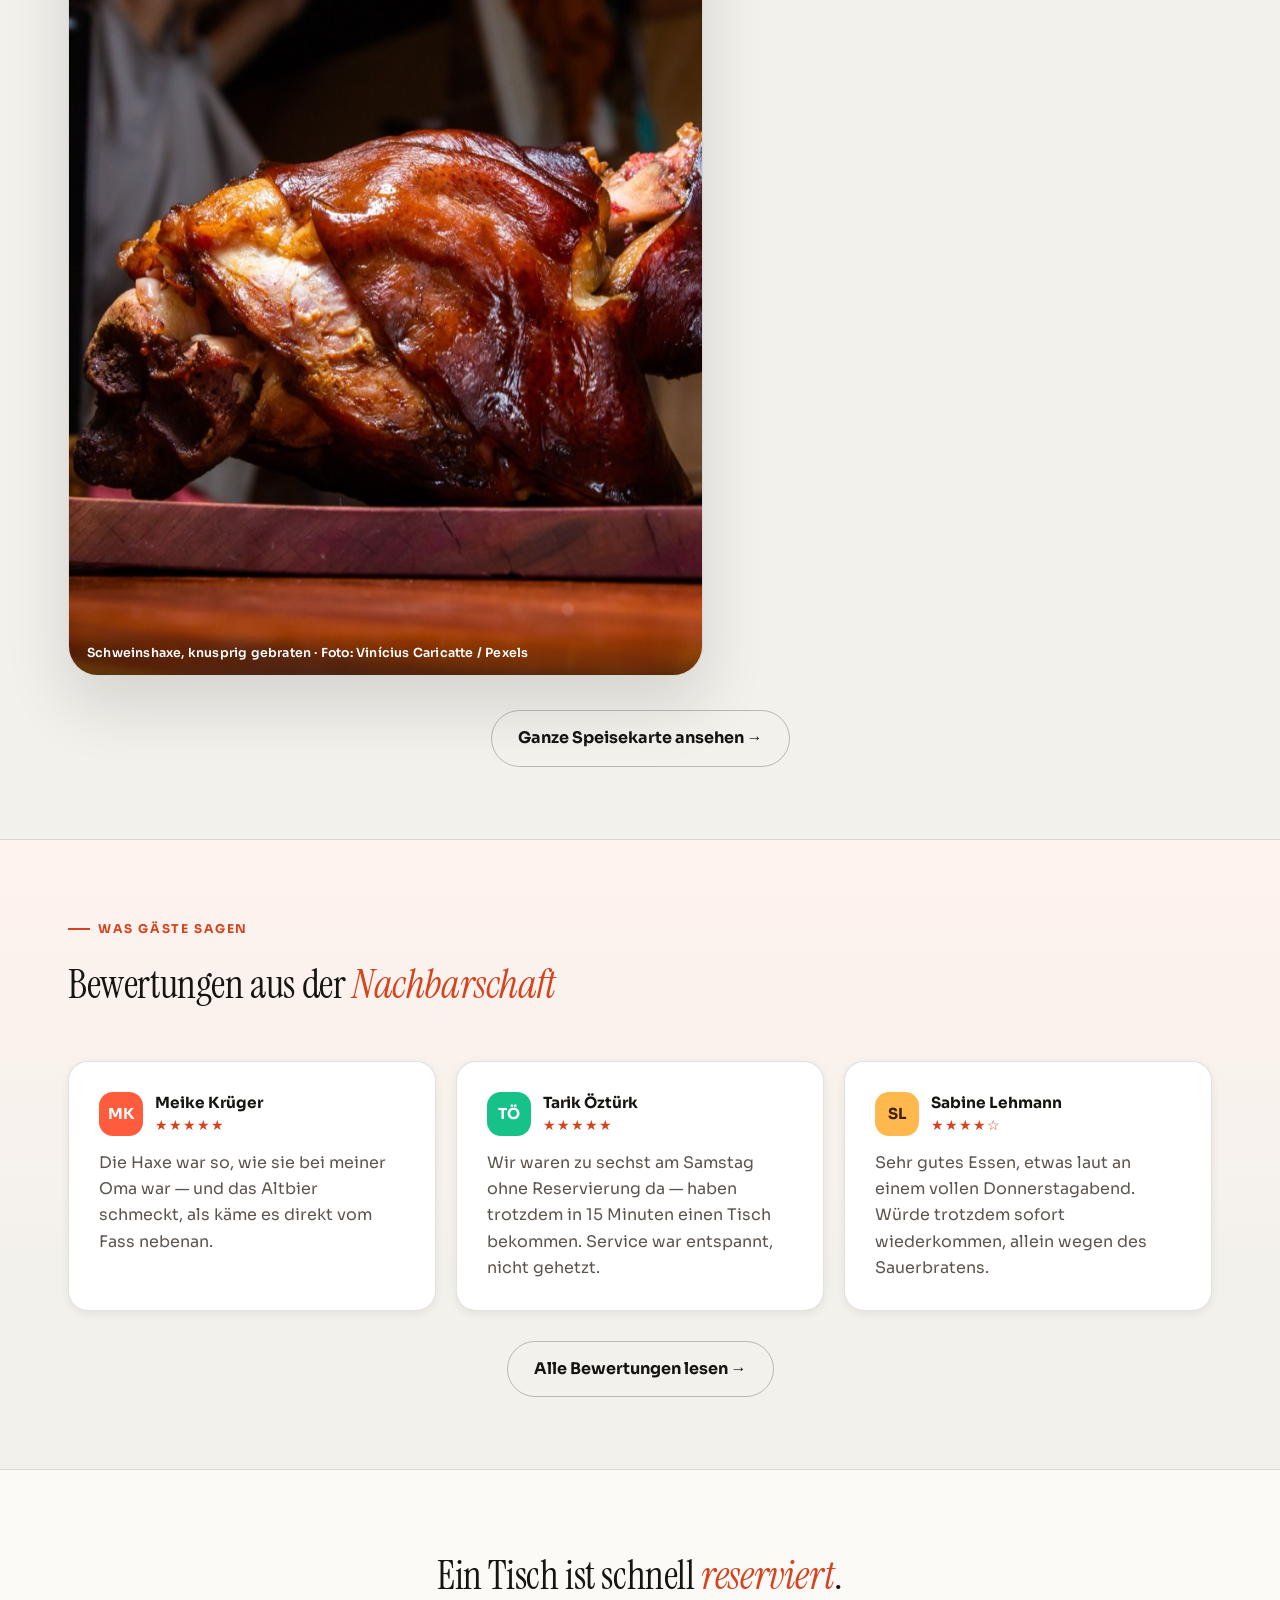
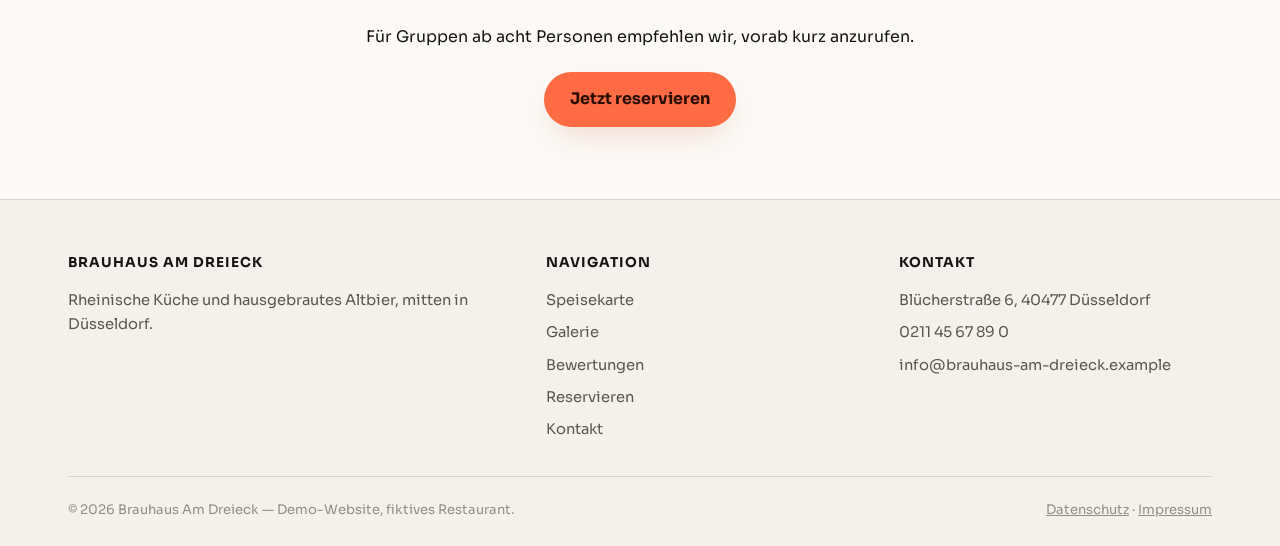
==== commit a01bda1e: "Ajoute les pages Datenschutz et Impressum (adaptées du modèle RAUM pour ce restaurant fictif), un ba" ====
--- a/index.html
+++ b/index.html
@@ -14,6 +14,11 @@
 </head>
 <body>
 <a class="skip-link" href="#main">Zum Inhalt springen</a>
+
+<div class="cookie-banner" id="cookie-banner" hidden role="dialog" aria-label="Cookie-Hinweis">
+  <p>Diese Demo-Website speichert nur technisch Notwendiges (z.&nbsp;B. Ihren Warenkorb) im Session Storage Ihres Browsers &mdash; keine Analyse- oder Marketing-Cookies. <a href="datenschutz.html">Mehr erfahren</a></p>
+  <button type="button" class="btn btn-solid cookie-accept-btn" id="cookie-accept">Verstanden</button>
+</div>
 
 <button type="button" class="order-badge" id="order-badge" hidden aria-haspopup="dialog">
   <span class="order-badge-icon" aria-hidden="true">
@@ -68,7 +73,6 @@
       <ul>
         <li><a href="index.html" aria-current="page">Start</a></li>
         <li><a href="speisekarte.html">Speisekarte</a></li>
-          <li><a href="bowling.html">Bowling</a></li>
         <li><a href="bowling.html">Bowling</a></li>
         <li><a href="galerie.html">Galerie</a></li>
         <li><a href="bewertungen.html">Bewertungen</a></li>
@@ -188,7 +192,7 @@
         <h2>Bewertungen aus der <em>Nachbarschaft</em></h2>
       </div>
 
-      <div class="reveal-stagger" style="display:grid; grid-template-columns: repeat(3,1fr); gap:20px;">
+      <div class="reveal-stagger reviews-preview-grid">
         <div class="card spotlight reveal">
           <div class="review-head">
             <div class="review-avatar" style="background:#ff5b3d;">MK</div>
@@ -268,7 +272,7 @@
     </div>
     <div class="footer-bottom">
       <span>&copy; 2026 Brauhaus Am Dreieck — Demo-Website, fiktives Restaurant.</span>
-      <span>Datenschutz · Impressum</span>
+      <span><a href="datenschutz.html">Datenschutz</a> · <a href="impressum.html">Impressum</a></span>
     </div>
   </div>
 </footer>
--- a/style.css
+++ b/style.css
@@ -318,6 +318,9 @@
 
 @media (max-width: 760px) { .review-wall { columns: 1 100%; } }
 
+.reviews-preview-grid { display: grid; grid-template-columns: repeat(3, 1fr); gap: 20px; }
+@media (max-width: 860px) { .reviews-preview-grid { grid-template-columns: 1fr; } }
+
 /* ---------- Gallery ---------- */
 .gallery-grid { display: grid; grid-template-columns: repeat(4, 1fr); grid-auto-rows: 170px; gap: 14px; }
 .gallery-item { border-radius: var(--radius); overflow: hidden; position: relative; }
@@ -489,6 +492,20 @@
 .cart-confirm-item { display: flex; align-items: baseline; justify-content: space-between; gap: 14px; padding: 8px 10px; background: var(--ink-2); border-radius: var(--radius-sm); font-size: 0.92rem; }
 .cart-confirm-item-qty { font-family: 'Instrument Serif', serif; font-style: italic; font-weight: 700; font-size: 1.05rem; color: var(--ember); white-space: nowrap; }
 
+/* ---------- Cookie-Hinweis ---------- */
+.cookie-banner {
+  position: fixed; left: 0; right: 0; bottom: 0; z-index: 700;
+  background: var(--paper); color: var(--ink);
+  padding: 18px 24px; box-shadow: var(--shadow-lg);
+  display: flex; align-items: center; gap: 20px; flex-wrap: wrap; justify-content: center;
+  transform: translateY(100%); transition: transform 0.4s var(--ease);
+}
+.cookie-banner.show { transform: translateY(0); }
+.cookie-banner[hidden] { display: none; }
+.cookie-banner p { margin: 0; font-size: 0.86rem; color: var(--ink); max-width: 640px; }
+.cookie-banner a { color: var(--ember-bright); font-weight: 700; text-decoration: underline; }
+.cookie-accept-btn { padding: 10px 22px; min-height: 44px; flex-shrink: 0; }
+
 @media (max-width: 760px) {
   .split-grid { grid-template-columns: 1fr !important; }
   .feature-row { grid-template-columns: 1fr; }
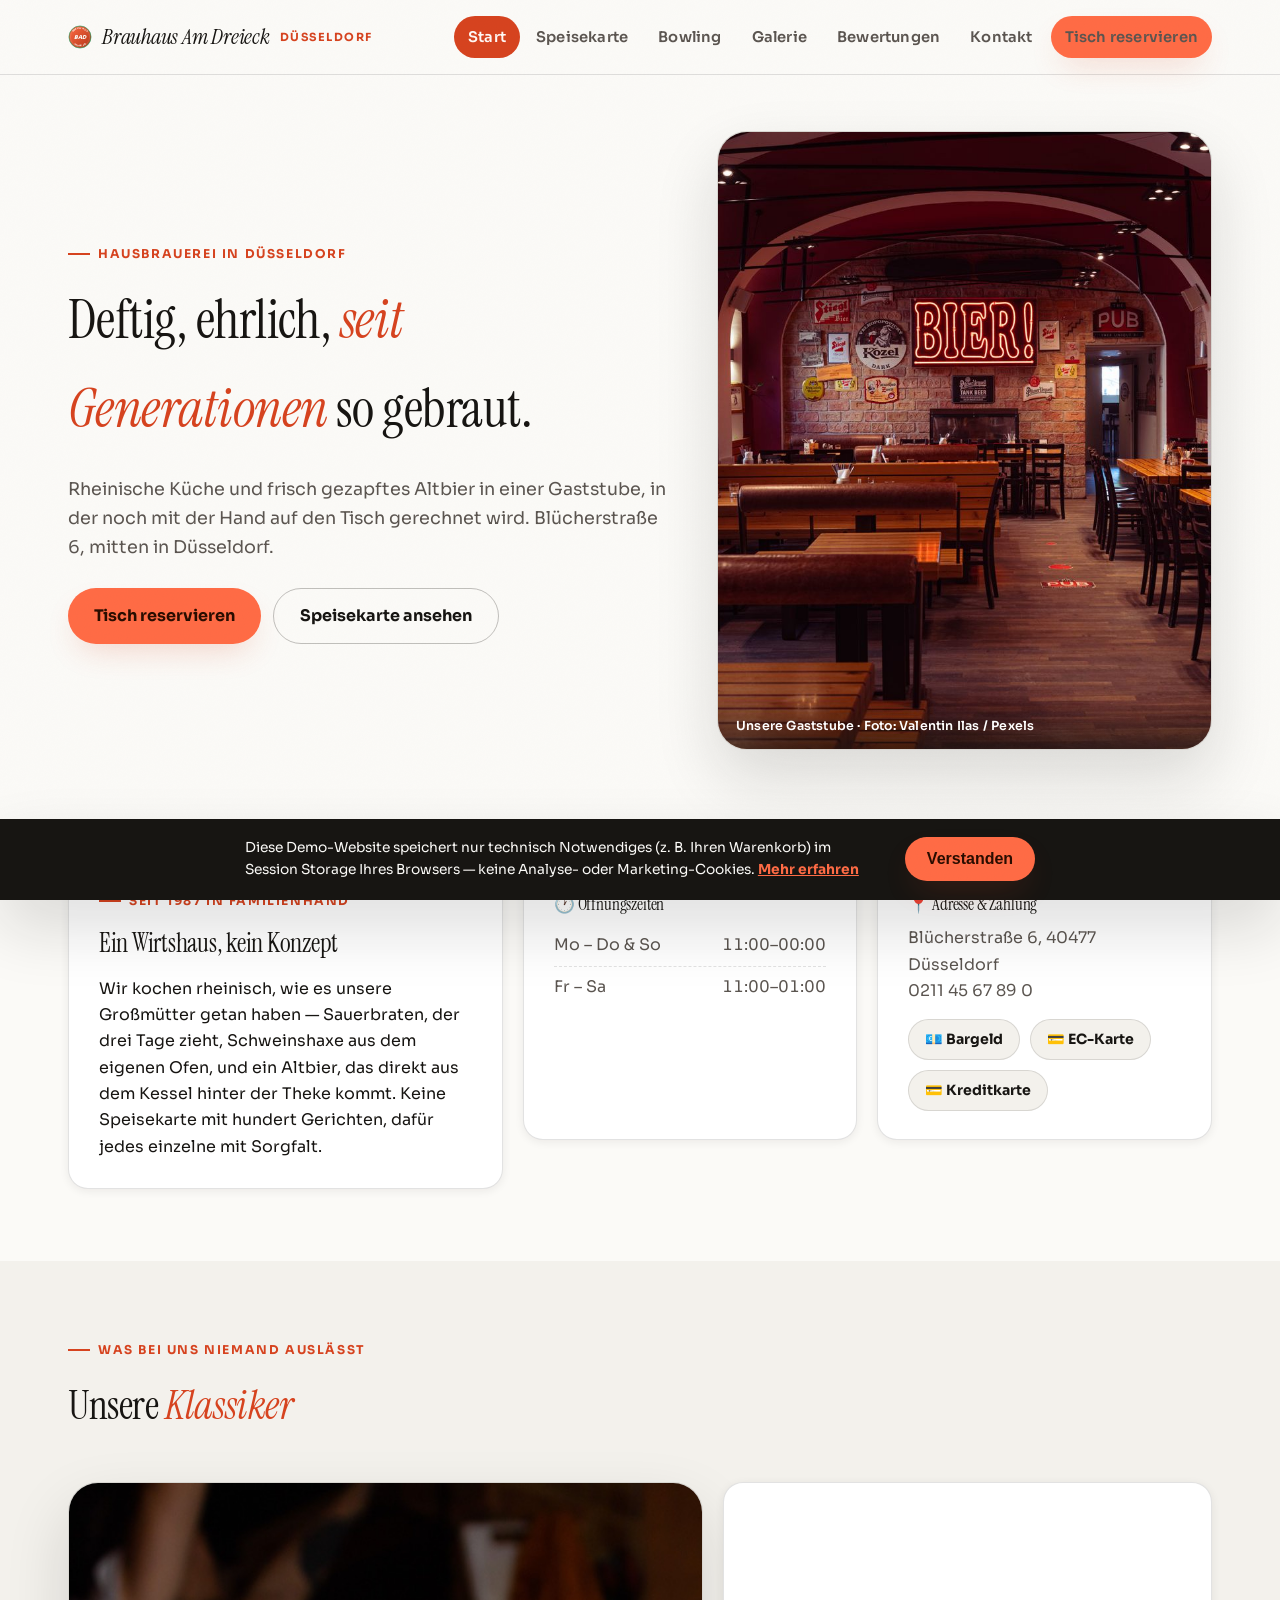
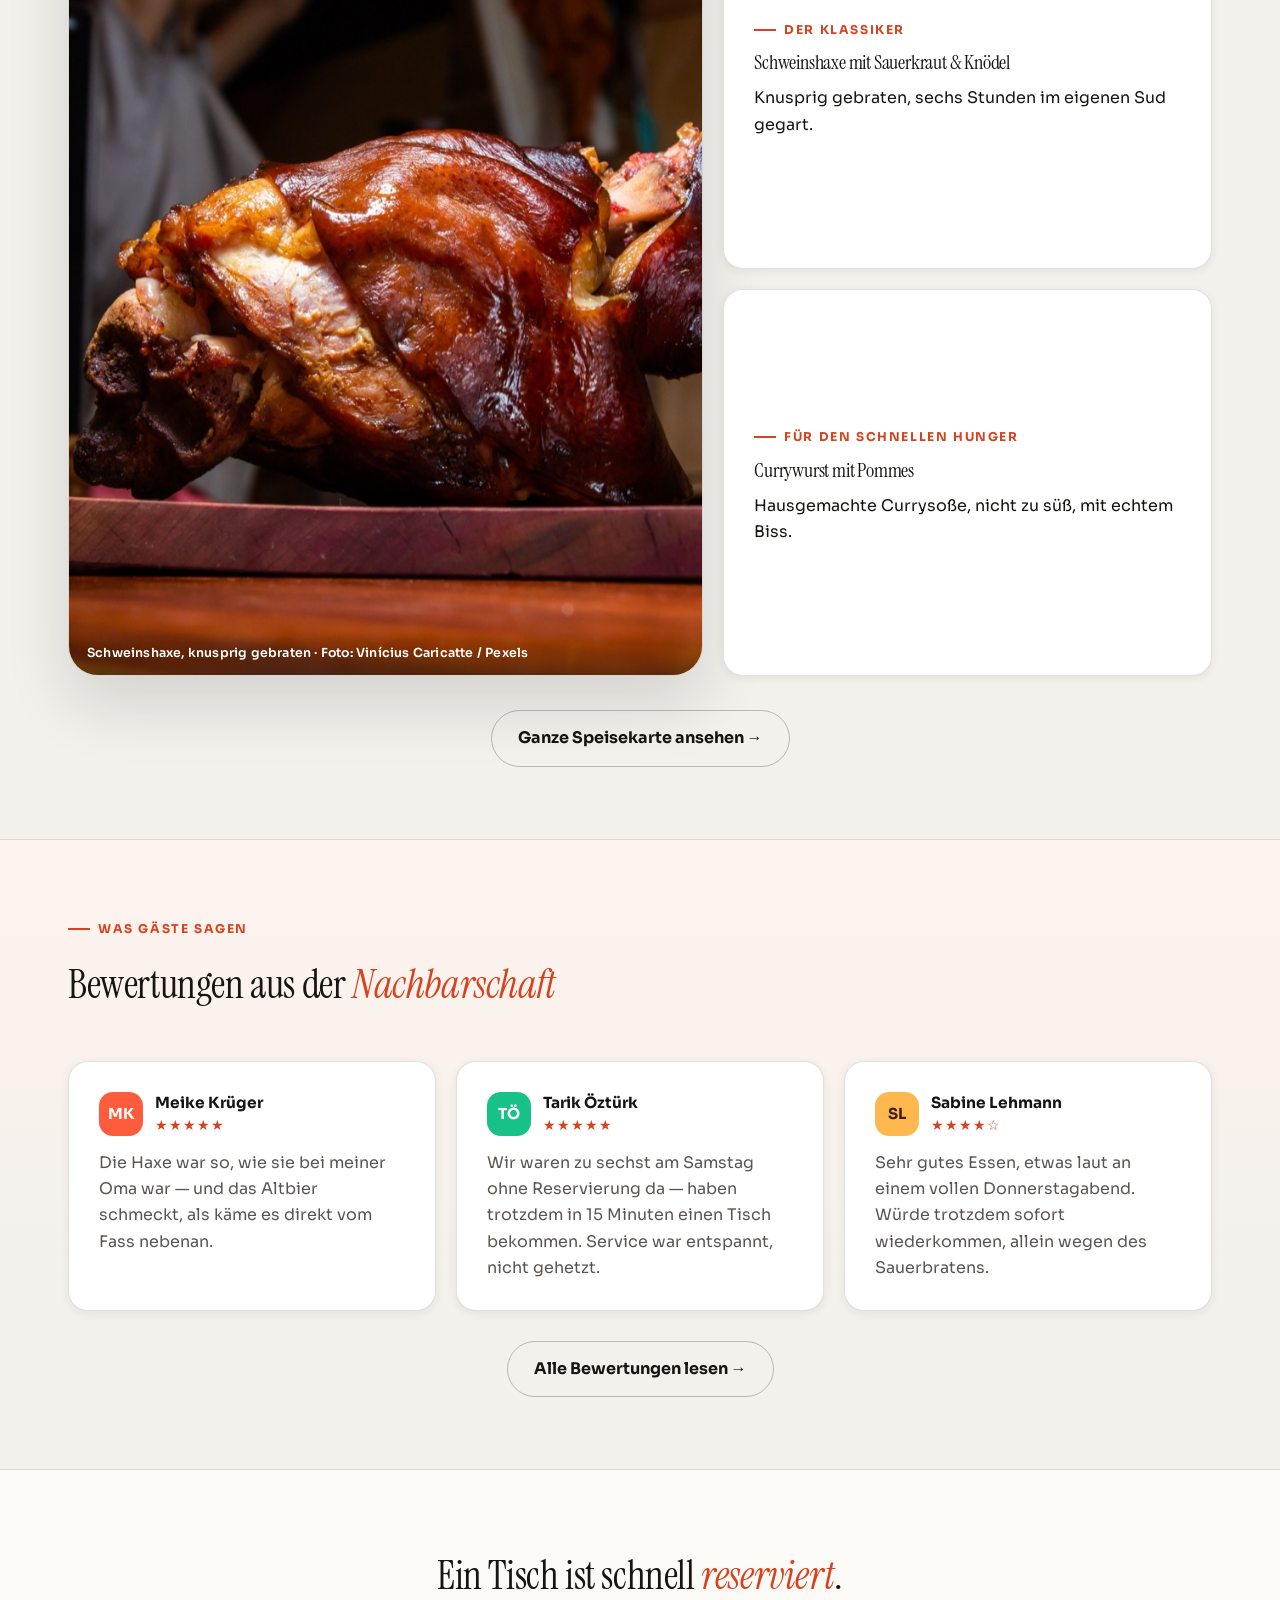
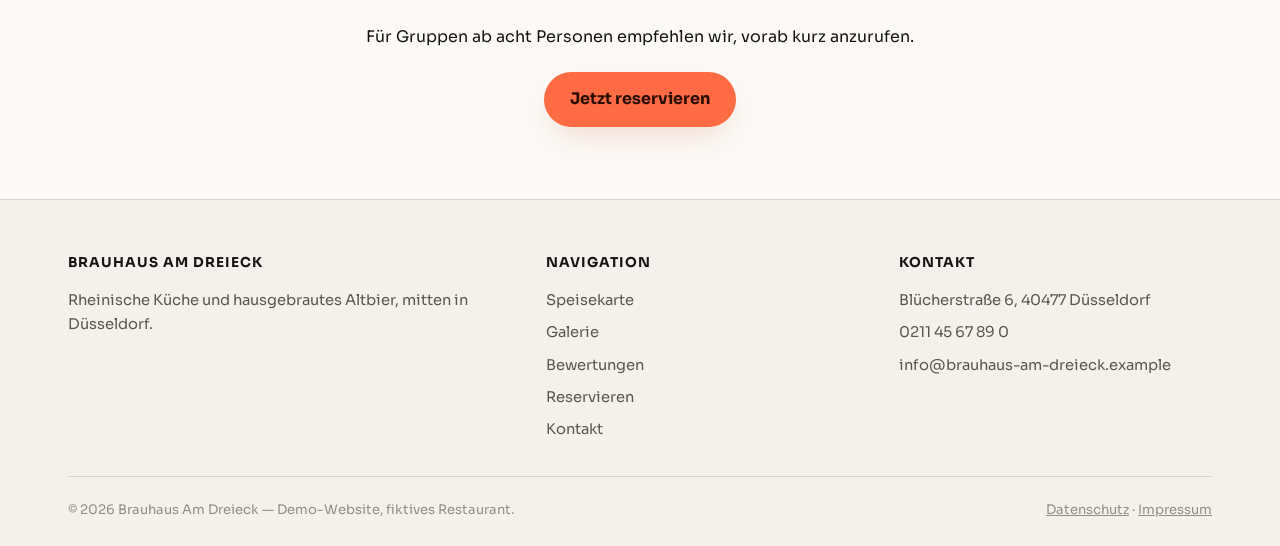
==== commit 09ab3244: "Corrige l'espace vide excessif sur mobile (page d'accueil) : deux grilles en style inline non respon" ====
--- a/index.html
+++ b/index.html
@@ -89,7 +89,7 @@
   <!-- ============ HERO — Text sofort sichtbar, klares Bild daneben ============ -->
   <section class="page-hero">
     <div class="container">
-      <div class="hero-grid always-visible" style="display:grid; grid-template-columns: 1.1fr 0.9fr; gap:44px; align-items:center;">
+      <div class="hero-grid always-visible">
         <div>
           <div class="eyebrow">Hausbrauerei in Düsseldorf</div>
           <h1>Deftig, ehrlich, <em>seit Generationen</em> so gebraut.</h1>
@@ -155,8 +155,8 @@
         <h2>Unsere <em>Klassiker</em></h2>
       </div>
 
-      <div class="reveal-stagger" style="display:grid; grid-template-columns: 1.3fr 1fr; grid-template-rows: auto auto; gap:20px;">
-        <figure class="art-frame reveal hover-zoom" style="grid-row: span 2; aspect-ratio: 4/5; margin:0;">
+      <div class="reveal-stagger signature-preview-grid">
+        <figure class="art-frame reveal hover-zoom signature-preview-figure" style="aspect-ratio: 4/5; margin:0;">
           <img class="art-visual" src="assets/photos/home_schweinshaxe.jpg" alt="Knusprig gebratene Schweinshaxe auf einem Holzbrett">
           <figcaption>Schweinshaxe, knusprig gebraten · Foto: Vinícius Caricatte / Pexels</figcaption>
         </figure>
--- a/style.css
+++ b/style.css
@@ -506,6 +506,11 @@
 .cookie-banner a { color: var(--ember-bright); font-weight: 700; text-decoration: underline; }
 .cookie-accept-btn { padding: 10px 22px; min-height: 44px; flex-shrink: 0; }
 
+.signature-preview-grid { display: grid; grid-template-columns: 1.3fr 1fr; grid-template-rows: auto auto; gap: 20px; }
+.signature-preview-figure { grid-row: span 2; }
+
+.hero-grid { display: grid; grid-template-columns: 1.1fr 0.9fr; gap: 44px; align-items: center; }
+
 @media (max-width: 760px) {
   .split-grid { grid-template-columns: 1fr !important; }
   .feature-row { grid-template-columns: 1fr; }
@@ -513,4 +518,7 @@
   form .field-row { grid-template-columns: 1fr; }
   .footer-grid { grid-template-columns: 1fr; gap: 24px; }
   .gallery-grid { grid-template-columns: 1fr 1fr; }
-}
+  .signature-preview-grid { grid-template-columns: 1fr; grid-template-rows: auto; }
+  .signature-preview-figure { grid-row: auto; }
+  .hero-grid { grid-template-columns: 1fr; }
+}
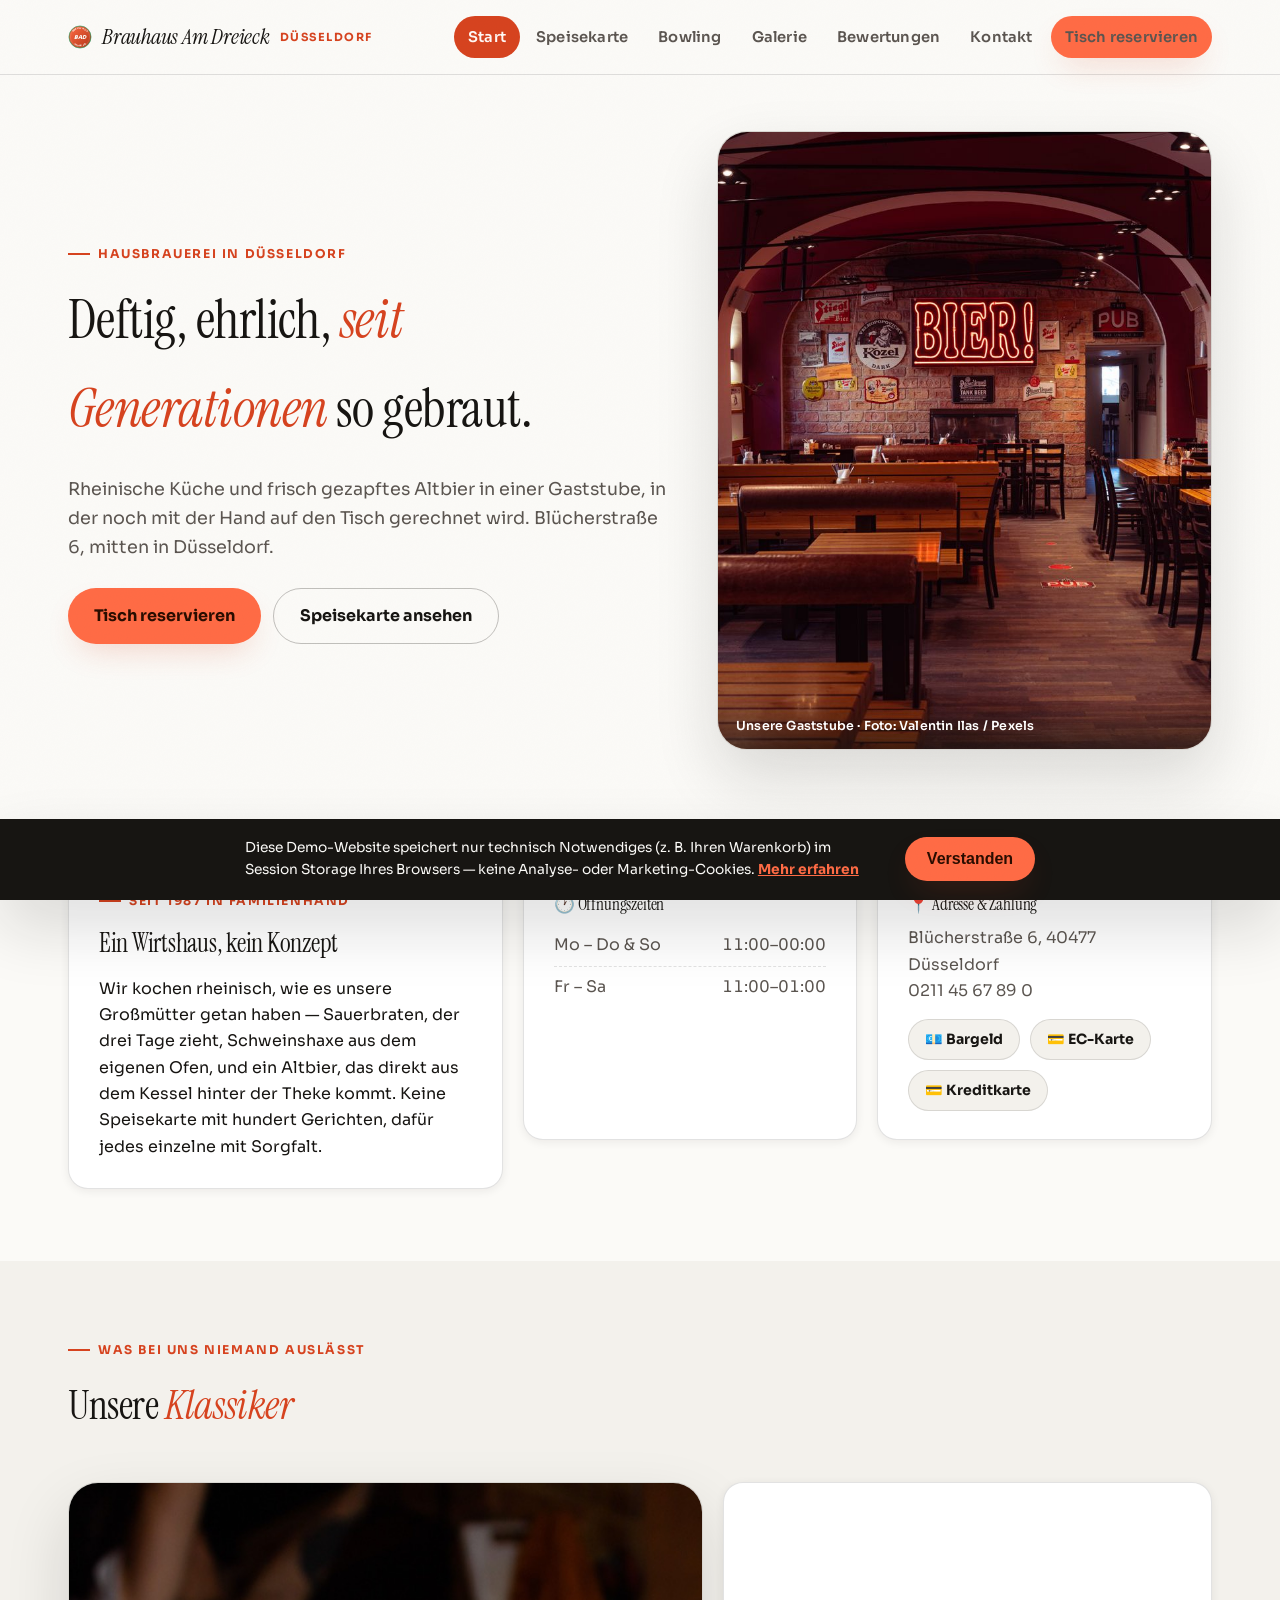
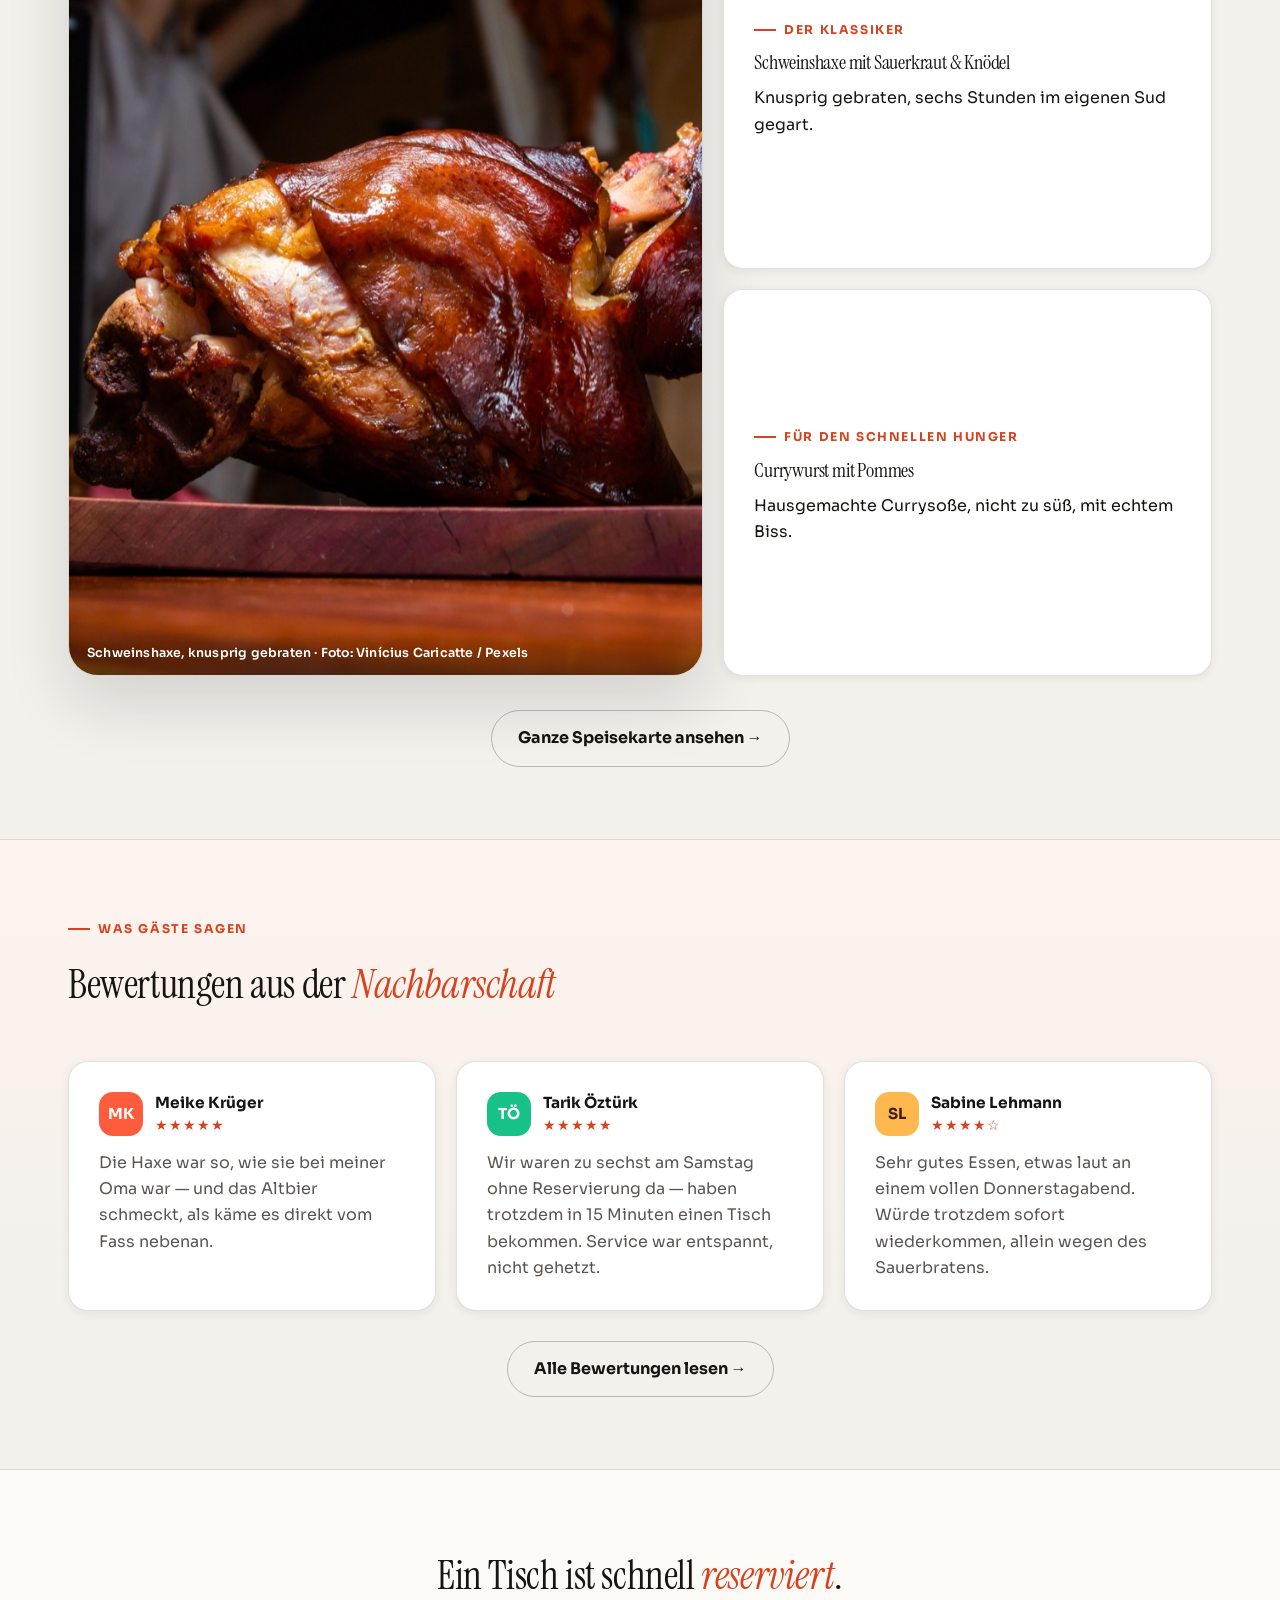
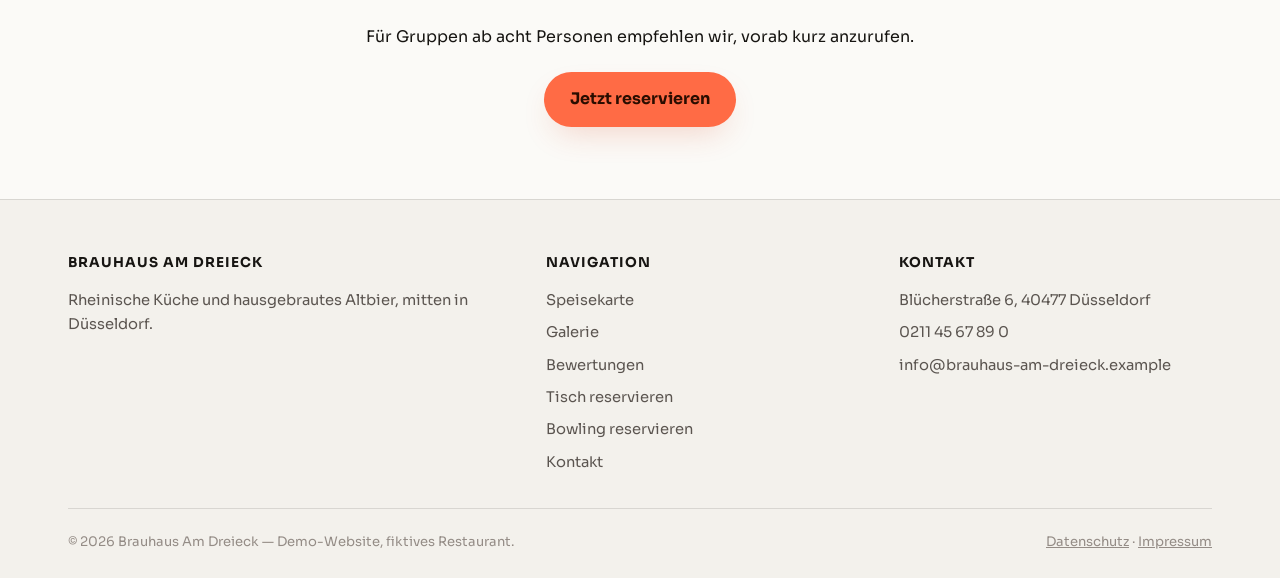
==== commit ca48db81: "Sépare complètement la réservation de table et la réservation de bowling en deux systèmes indépendan" ====
--- a/index.html
+++ b/index.html
@@ -257,7 +257,8 @@
           <li><a href="speisekarte.html">Speisekarte</a></li>
           <li><a href="galerie.html">Galerie</a></li>
           <li><a href="bewertungen.html">Bewertungen</a></li>
-          <li><a href="reservierung.html">Reservieren</a></li>
+          <li><a href="reservierung.html">Tisch reservieren</a></li>
+          <li><a href="bowling-reservierung.html">Bowling reservieren</a></li>
           <li><a href="kontakt.html">Kontakt</a></li>
         </ul>
       </div>
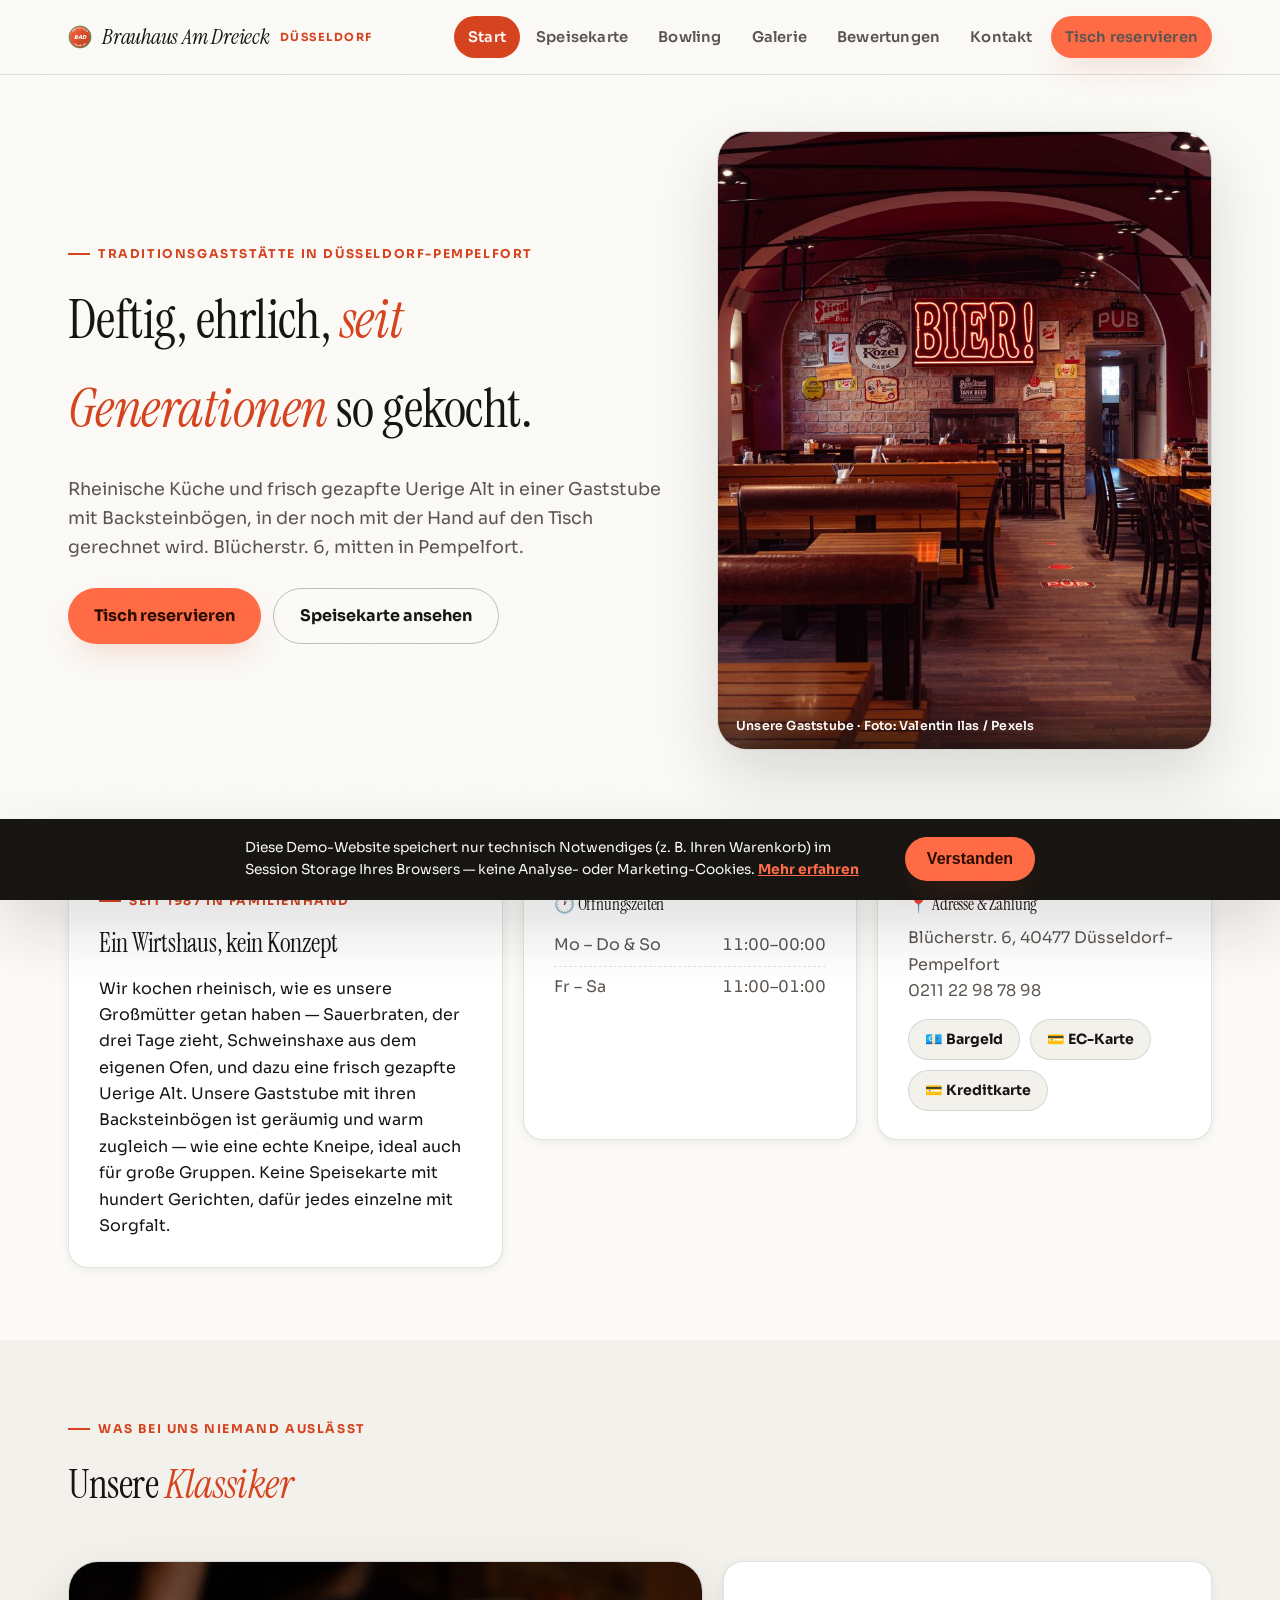
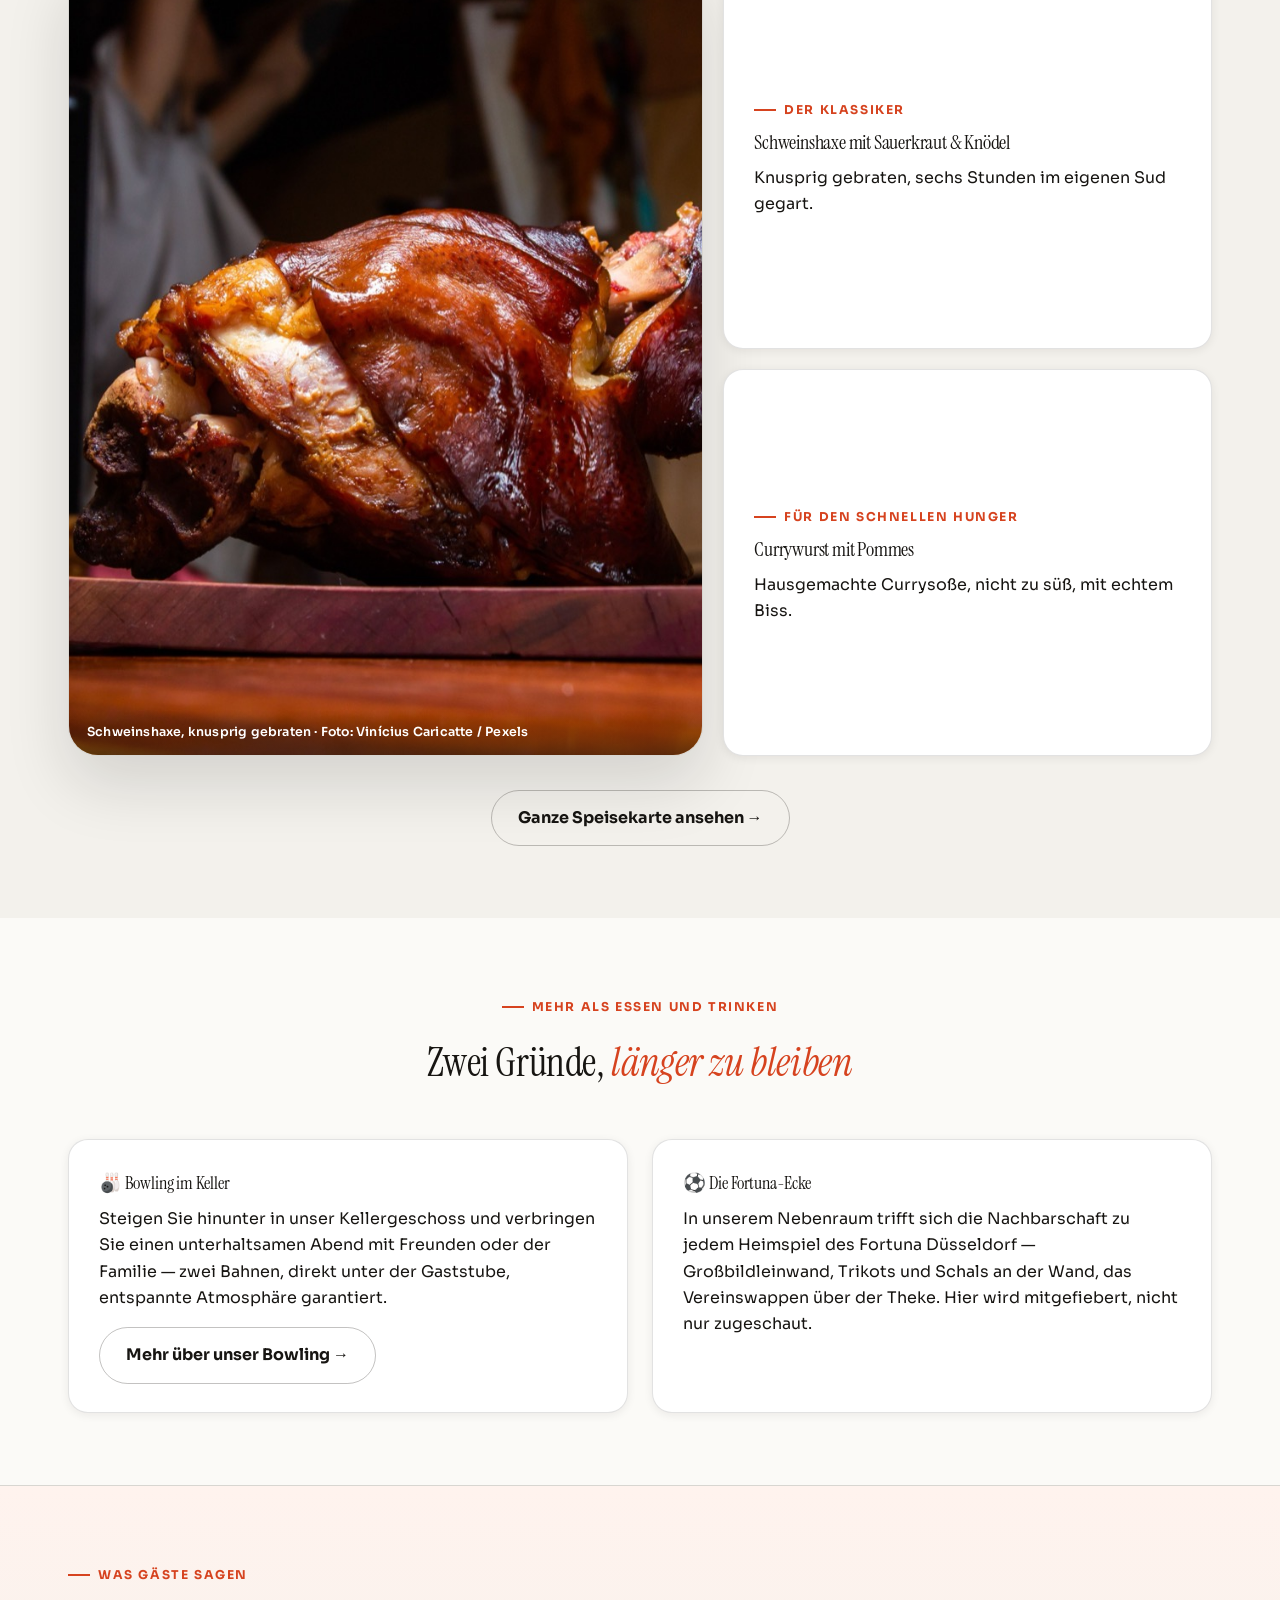
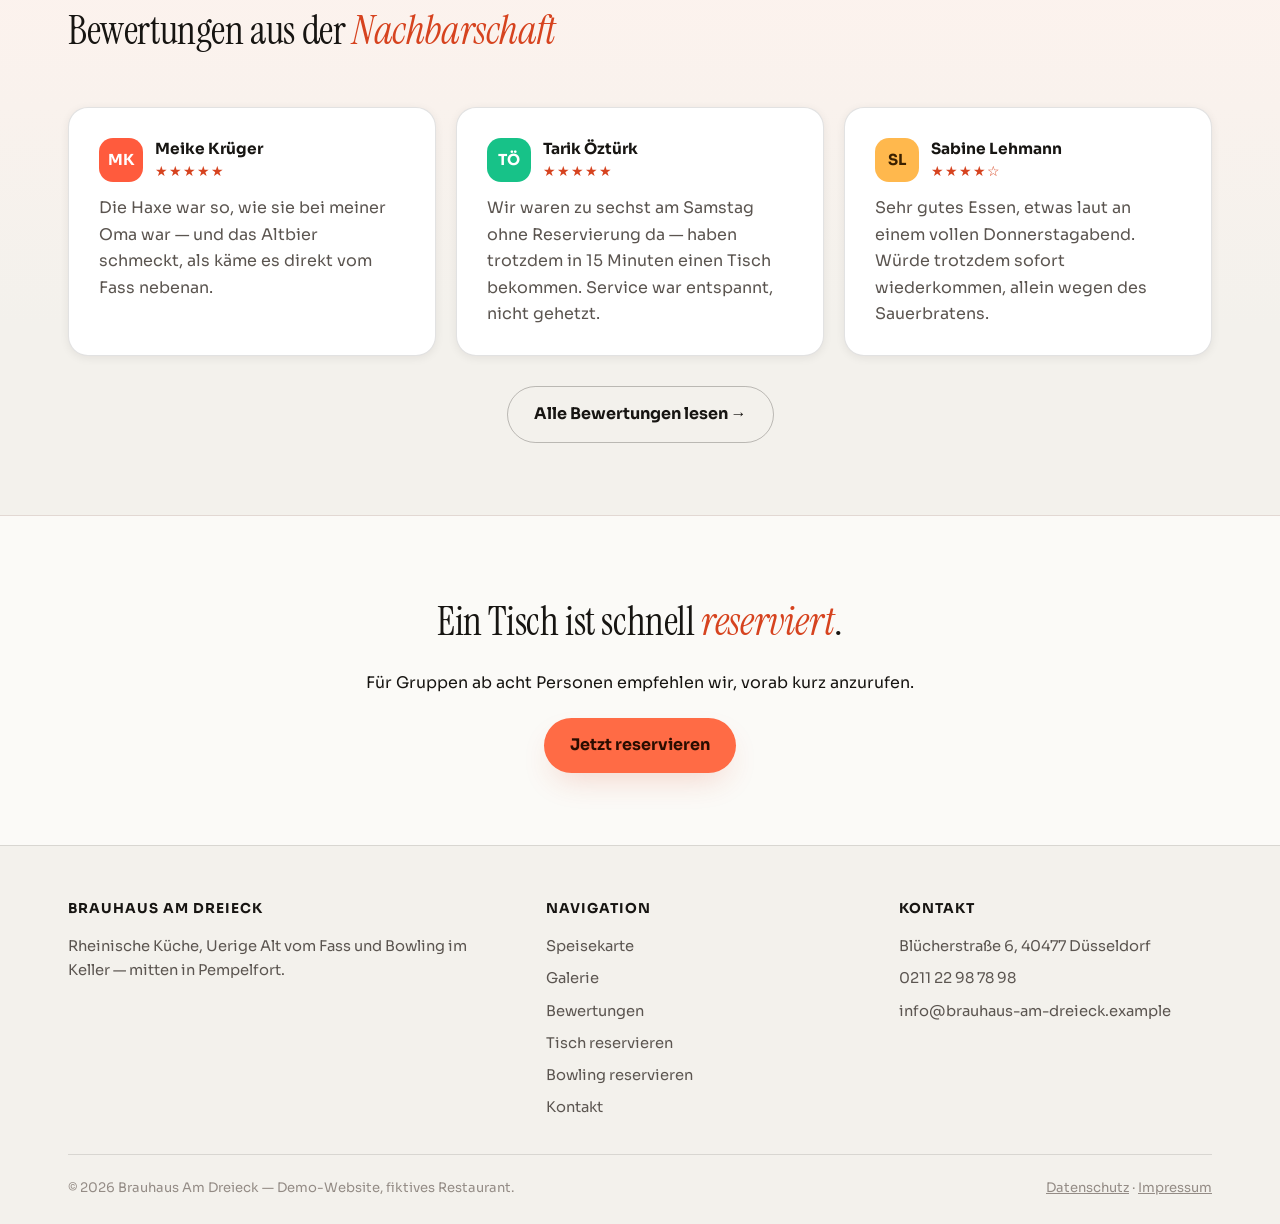
==== commit 6e1c4bef: "Enrichit le contenu (fictif) du site : quartier Pempelfort, nouveau numéro de téléphone, nouvelle se" ====
--- a/index.html
+++ b/index.html
@@ -3,10 +3,10 @@
 <head>
 <meta charset="UTF-8">
 <meta name="viewport" content="width=device-width, initial-scale=1.0">
-<title>Brauhaus Am Dreieck — Rheinische Küche &amp; Altbier in Düsseldorf</title>
-<meta name="description" content="Brauhaus Am Dreieck: rheinische Küche, hausgebrautes Altbier und eine Gaststube mit Charakter. Blücherstraße 6, 40477 Düsseldorf.">
+<title>Brauhaus Am Dreieck — Rheinische Küche &amp; Uerige Alt in Düsseldorf-Pempelfort</title>
+<meta name="description" content="Brauhaus Am Dreieck: rheinische Küche, Uerige Alt vom Fass, Bowling im Keller und eine Gaststube mit Backsteinbögen. Blücherstr. 6, 40477 Düsseldorf-Pempelfort.">
 <meta property="og:title" content="Brauhaus Am Dreieck">
-<meta property="og:description" content="Rheinische Küche, hausgebrautes Altbier, Blücherstraße 6, Düsseldorf.">
+<meta property="og:description" content="Rheinische Küche, Uerige Alt vom Fass, Blücherstr. 6, Düsseldorf-Pempelfort.">
 <meta property="og:type" content="restaurant">
 <link rel="preconnect" href="https://fonts.googleapis.com">
 <link href="https://fonts.googleapis.com/css2?family=Instrument+Serif:ital@0;1&family=Sora:wght@400;500;600;700;800&display=swap" rel="stylesheet">
@@ -91,11 +91,12 @@
     <div class="container">
       <div class="hero-grid always-visible">
         <div>
-          <div class="eyebrow">Hausbrauerei in Düsseldorf</div>
-          <h1>Deftig, ehrlich, <em>seit Generationen</em> so gebraut.</h1>
+          <div class="eyebrow">Traditionsgaststätte in Düsseldorf-Pempelfort</div>
+          <h1>Deftig, ehrlich, <em>seit Generationen</em> so gekocht.</h1>
           <p class="lead">
-            Rheinische Küche und frisch gezapftes Altbier in einer Gaststube, in der noch
-            mit der Hand auf den Tisch gerechnet wird. Blücherstraße 6, mitten in Düsseldorf.
+            Rheinische Küche und frisch gezapfte Uerige Alt in einer Gaststube mit
+            Backsteinbögen, in der noch mit der Hand auf den Tisch gerechnet wird.
+            Blücherstr. 6, mitten in Pempelfort.
           </p>
           <div style="display:flex; gap:12px; flex-wrap:wrap; margin-top: 26px;">
             <a class="btn btn-solid" href="reservierung.html">Tisch reservieren</a>
@@ -120,9 +121,10 @@
           <h2 style="font-size:1.6rem;">Ein Wirtshaus, kein Konzept</h2>
           <p>
             Wir kochen rheinisch, wie es unsere Großmütter getan haben — Sauerbraten,
-            der drei Tage zieht, Schweinshaxe aus dem eigenen Ofen, und ein Altbier,
-            das direkt aus dem Kessel hinter der Theke kommt. Keine Speisekarte mit
-            hundert Gerichten, dafür jedes einzelne mit Sorgfalt.
+            der drei Tage zieht, Schweinshaxe aus dem eigenen Ofen, und dazu eine frisch
+            gezapfte Uerige Alt. Unsere Gaststube mit ihren Backsteinbögen ist geräumig
+            und warm zugleich — wie eine echte Kneipe, ideal auch für große Gruppen.
+            Keine Speisekarte mit hundert Gerichten, dafür jedes einzelne mit Sorgfalt.
           </p>
         </div>
         <div class="card spotlight">
@@ -135,7 +137,7 @@
         <div class="card spotlight">
           <h3 style="font-size:1.05rem;">📍 Adresse &amp; Zahlung</h3>
           <address style="color:var(--paper-dim); margin-bottom:14px;">
-            Blücherstraße 6, 40477 Düsseldorf<br>0211 45 67 89 0
+            Blücherstr. 6, 40477 Düsseldorf-Pempelfort<br>0211 22 98 78 98
           </address>
           <div class="pay-row">
             <span class="pay-badge">💶 Bargeld</span>
@@ -180,6 +182,35 @@
 
       <div style="text-align:center; margin-top:34px;">
         <a class="btn btn-line" href="speisekarte.html">Ganze Speisekarte ansehen →</a>
+      </div>
+    </div>
+  </section>
+
+  <!-- ============ BOWLING & FUSSBALL ============ -->
+  <section class="block">
+    <div class="container">
+      <div class="section-heading center">
+        <div class="eyebrow" style="justify-content:center;">Mehr als Essen und Trinken</div>
+        <h2>Zwei Gründe, <em>länger zu bleiben</em></h2>
+      </div>
+      <div class="split-grid" style="display:grid; grid-template-columns: 1fr 1fr; gap:24px;">
+        <div class="card spotlight">
+          <h3 style="font-size:1.15rem;">🎳 Bowling im Keller</h3>
+          <p>
+            Steigen Sie hinunter in unser Kellergeschoss und verbringen Sie einen
+            unterhaltsamen Abend mit Freunden oder der Familie — zwei Bahnen, direkt
+            unter der Gaststube, entspannte Atmosphäre garantiert.
+          </p>
+          <a class="btn btn-line" href="bowling.html">Mehr über unser Bowling →</a>
+        </div>
+        <div class="card spotlight">
+          <h3 style="font-size:1.15rem;">⚽ Die Fortuna-Ecke</h3>
+          <p>
+            In unserem Nebenraum trifft sich die Nachbarschaft zu jedem Heimspiel des
+            Fortuna Düsseldorf — Großbildleinwand, Trikots und Schals an der Wand, das
+            Vereinswappen über der Theke. Hier wird mitgefiebert, nicht nur zugeschaut.
+          </p>
+        </div>
       </div>
     </div>
   </section>
@@ -249,7 +280,7 @@
     <div class="footer-grid">
       <div>
         <h4>Brauhaus Am Dreieck</h4>
-        <p>Rheinische Küche und hausgebrautes Altbier, mitten in Düsseldorf.</p>
+        <p>Rheinische Küche, Uerige Alt vom Fass und Bowling im Keller — mitten in Pempelfort.</p>
       </div>
       <div>
         <h4>Navigation</h4>
@@ -266,7 +297,7 @@
         <h4>Kontakt</h4>
         <ul>
           <li>Blücherstraße 6, 40477 Düsseldorf</li>
-          <li>0211 45 67 89 0</li>
+          <li>0211 22 98 78 98</li>
           <li>info@brauhaus-am-dreieck.example</li>
         </ul>
       </div>
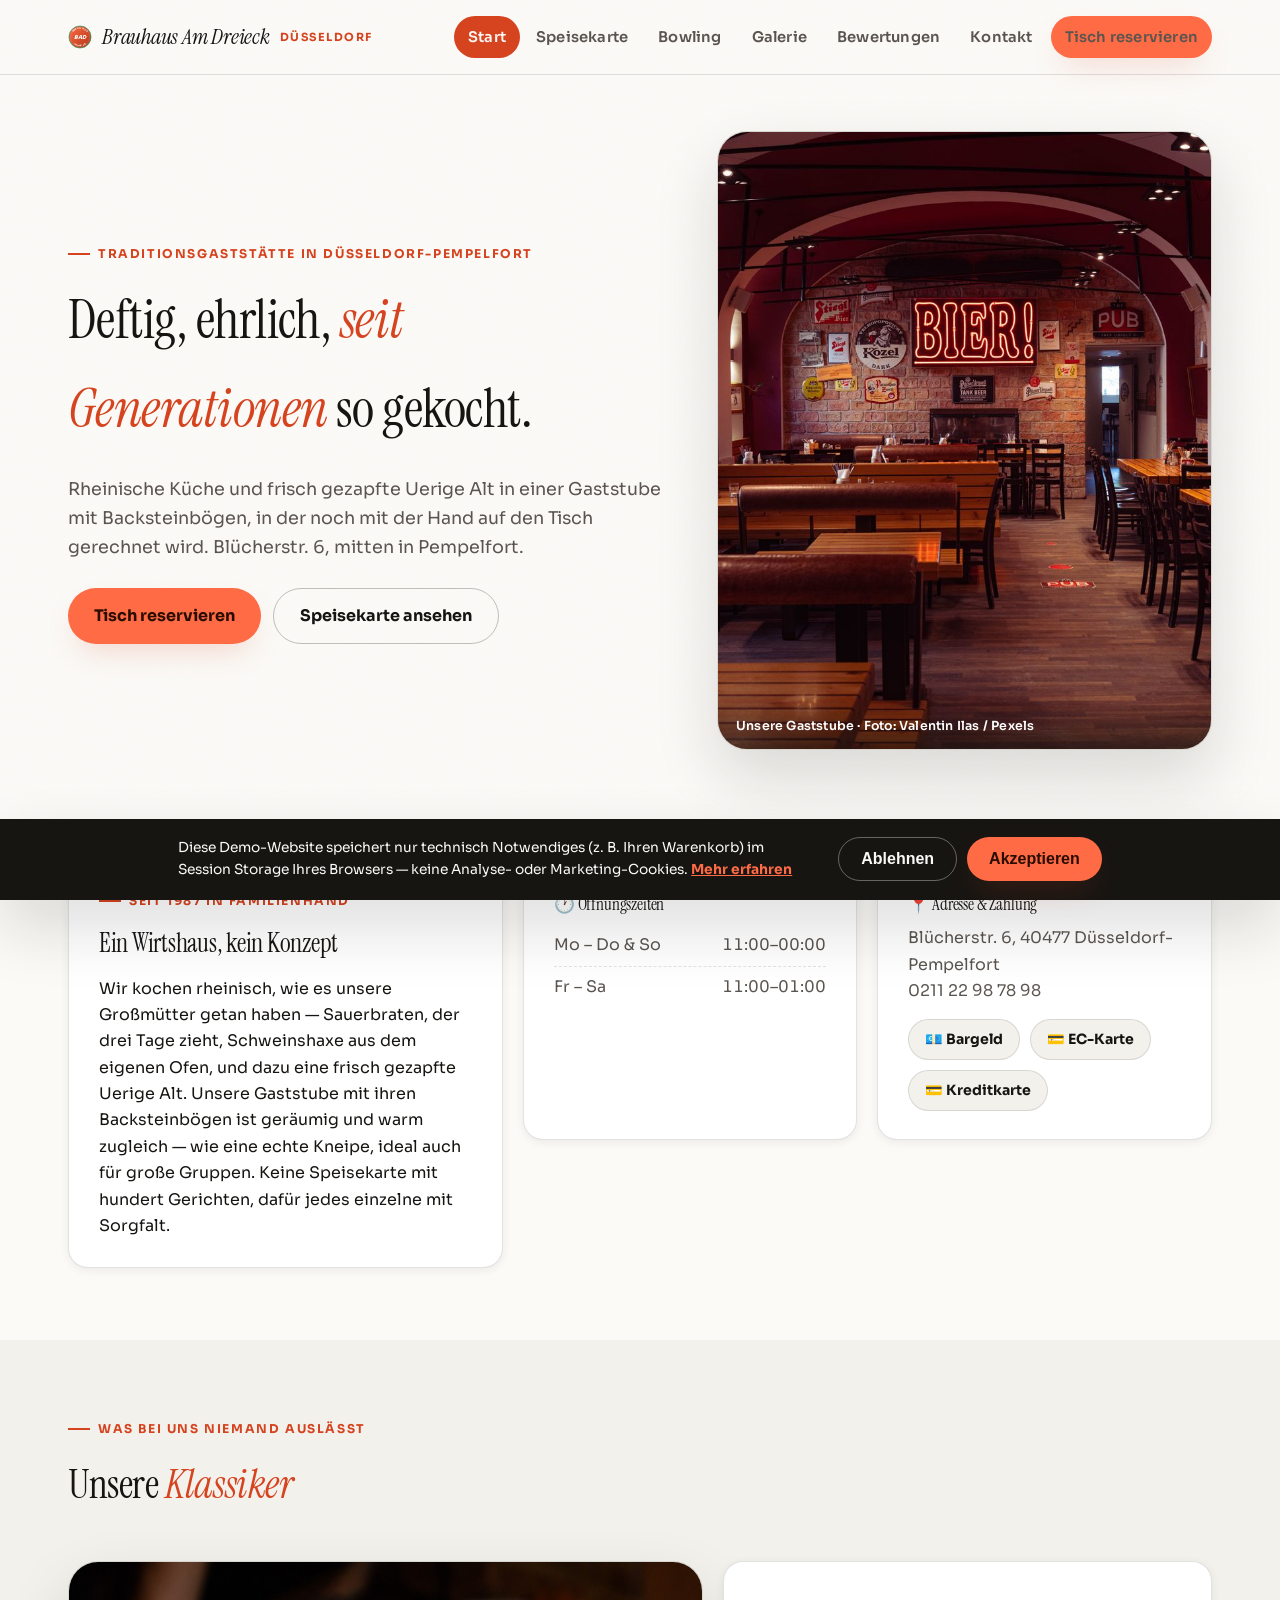
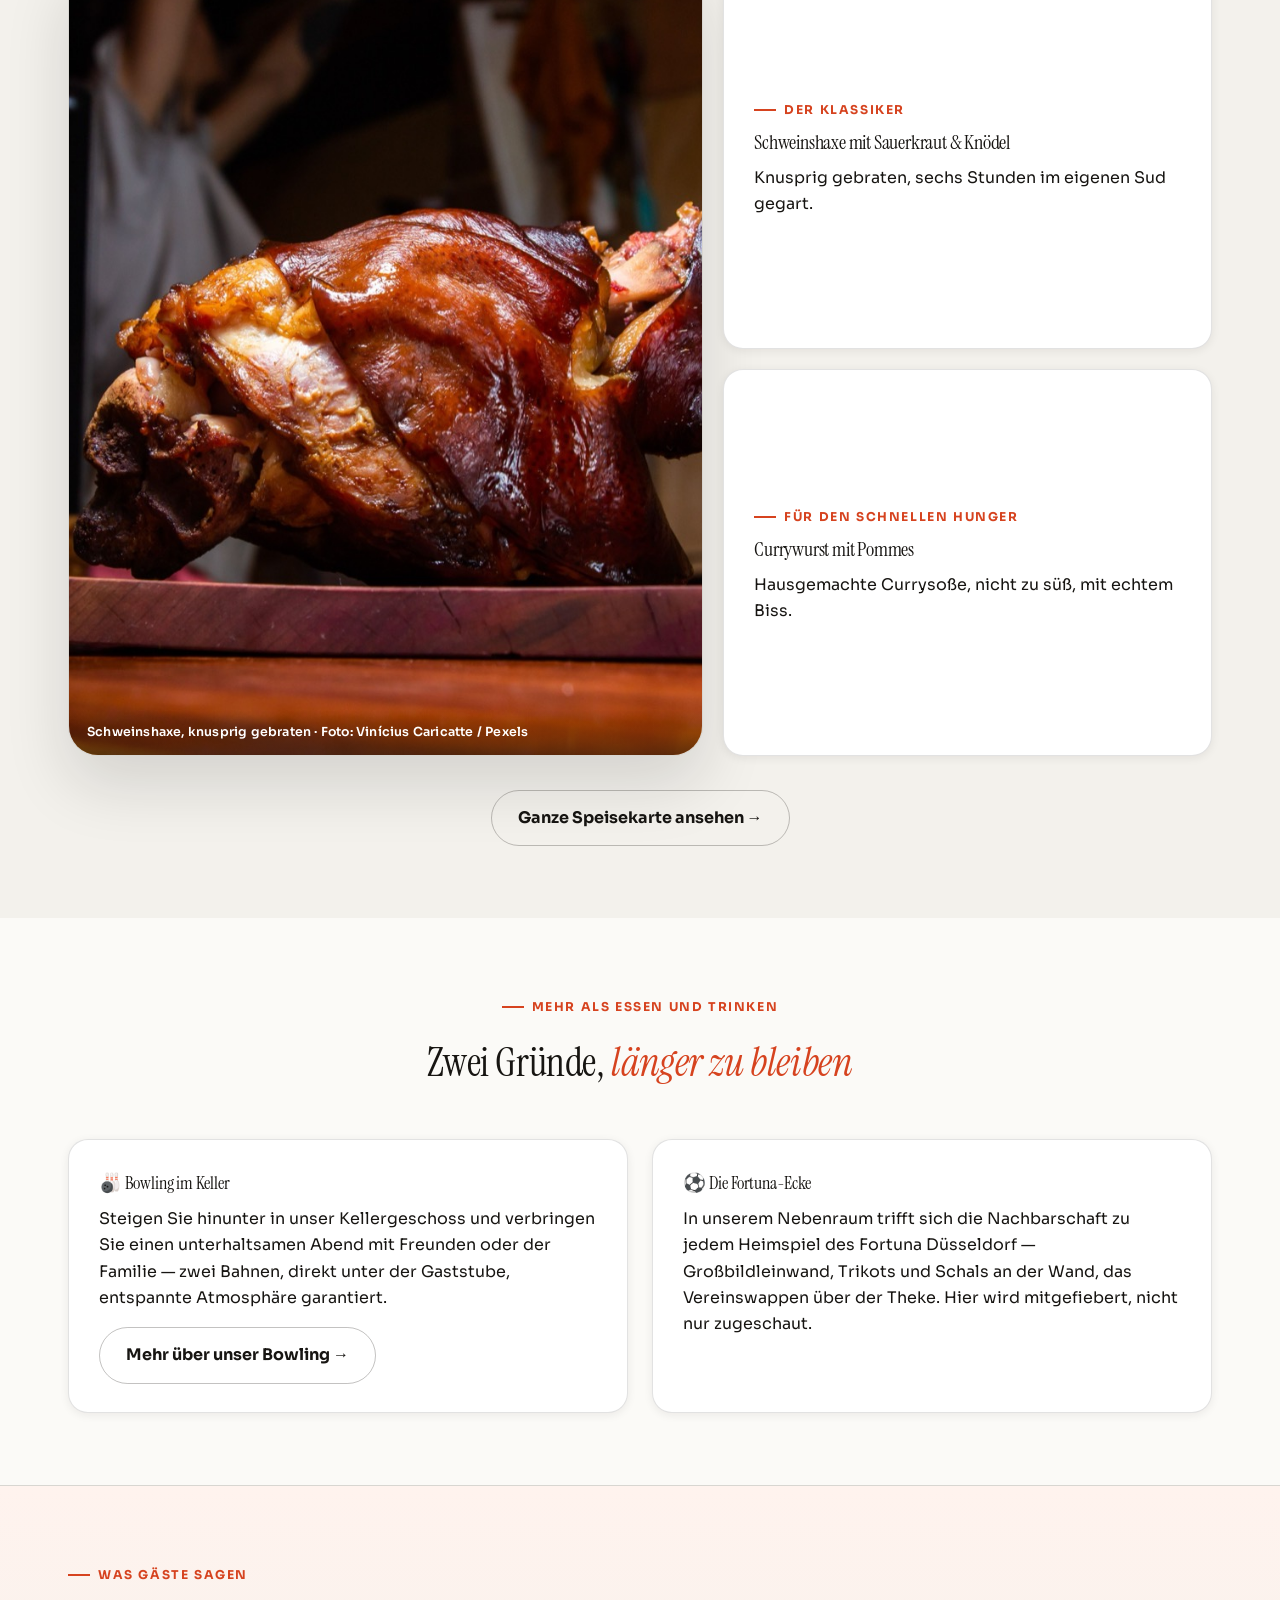
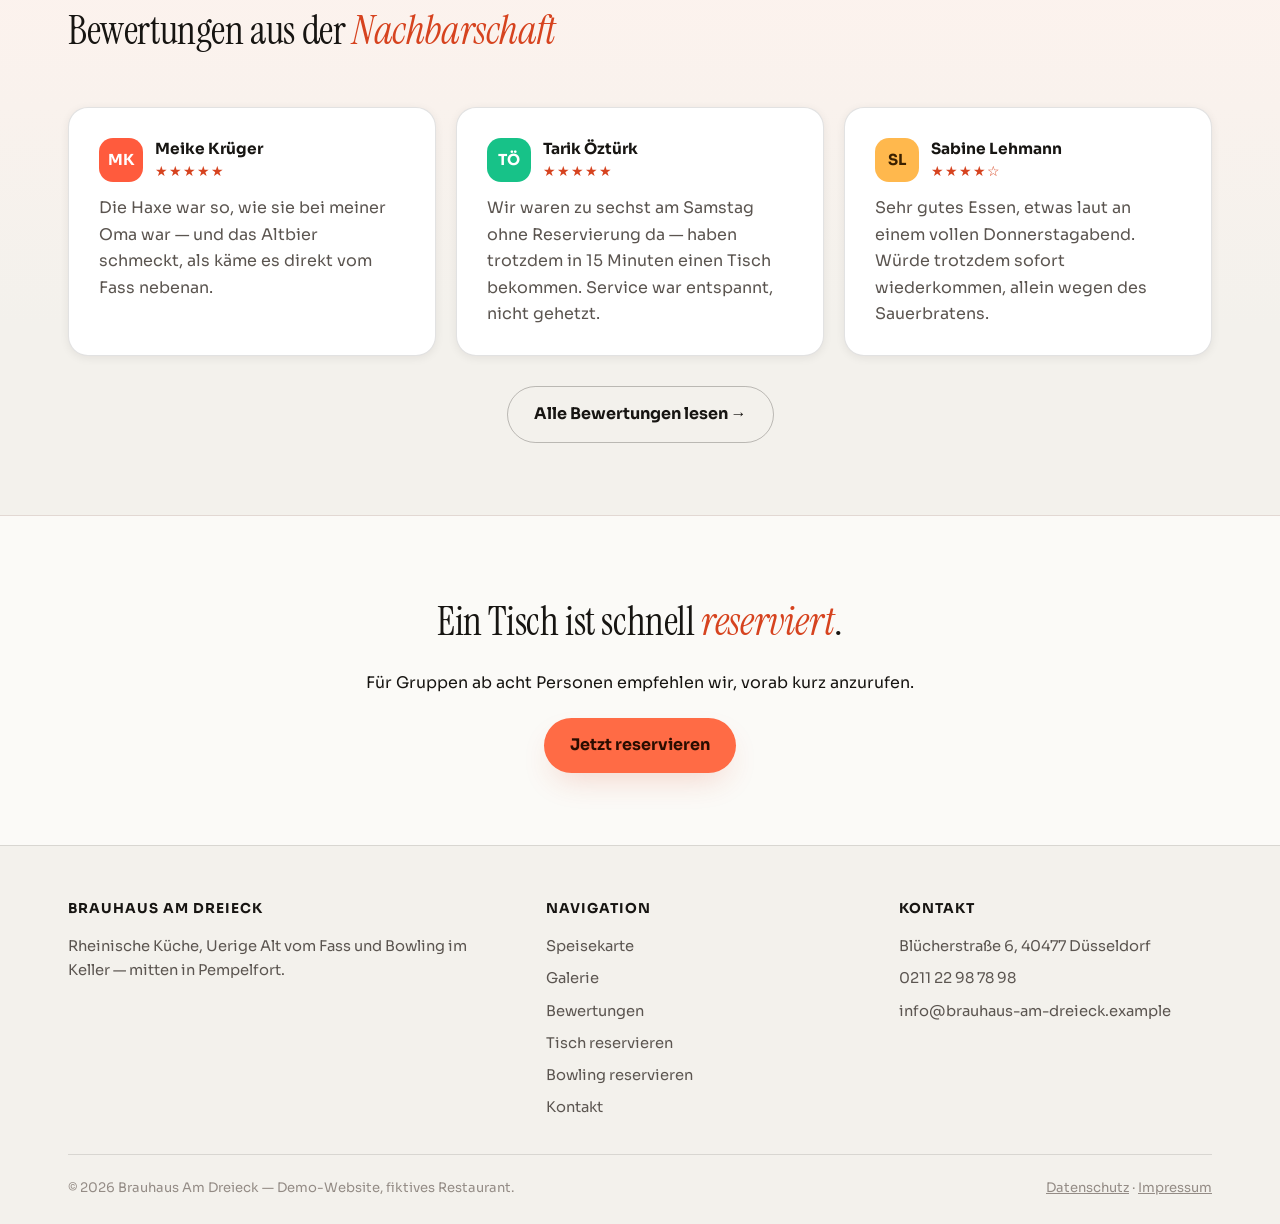
==== commit 0e4ecdea: "Ajoute un vrai choix Ablehnen/Akzeptieren au bandeau de cookies (les 10 pages), qui mémorise la répo" ====
--- a/index.html
+++ b/index.html
@@ -17,7 +17,10 @@
 
 <div class="cookie-banner" id="cookie-banner" hidden role="dialog" aria-label="Cookie-Hinweis">
   <p>Diese Demo-Website speichert nur technisch Notwendiges (z.&nbsp;B. Ihren Warenkorb) im Session Storage Ihres Browsers &mdash; keine Analyse- oder Marketing-Cookies. <a href="datenschutz.html">Mehr erfahren</a></p>
-  <button type="button" class="btn btn-solid cookie-accept-btn" id="cookie-accept">Verstanden</button>
+  <div class="cookie-banner-actions">
+    <button type="button" class="btn btn-line cookie-decline-btn" id="cookie-decline">Ablehnen</button>
+    <button type="button" class="btn btn-solid cookie-accept-btn" id="cookie-accept">Akzeptieren</button>
+  </div>
 </div>
 
 <button type="button" class="order-badge" id="order-badge" hidden aria-haspopup="dialog">
--- a/style.css
+++ b/style.css
@@ -153,7 +153,12 @@
   transition: opacity 0.7s var(--ease), transform 0.7s var(--ease);
 }
 .reveal.in-view { opacity: 1; transform: translateY(0); }
-.reveal-stagger > * { transition-delay: calc(var(--i, 0) * 90ms); }
+/* Le délai est plafonné (min avec 8) : sur une longue liste comme la Speisekarte
+   (~40 éléments dans un même groupe .reveal-stagger), un délai non plafonné
+   cumulerait plusieurs secondes pour les derniers plats — qui resteraient
+   invisibles (opacity:0) pendant tout ce temps pour un utilisateur qui défile
+   normalement. */
+.reveal-stagger > * { transition-delay: calc(min(var(--i, 0), 8) * 90ms); }
 /* Hero content must never depend on JS/scroll to become visible */
 .always-visible { opacity: 1 !important; transform: none !important; filter: none !important; }
 
@@ -270,11 +275,12 @@
 
 .menu-item {
   background: var(--glass); border: 1px solid var(--line); border-radius: var(--radius);
-  padding: 16px 26px 16px 16px; display: grid;
+  padding: 16px 26px 16px 16px; display: grid; min-width: 0;
   grid-template-columns: 60px 1fr auto;
   column-gap: 18px; row-gap: 4px; align-items: center;
   transition: border-color 0.3s var(--ease), transform 0.3s var(--ease), box-shadow 0.3s var(--ease);
 }
+.menu-item p { min-width: 0; }
 .menu-item:hover { border-color: var(--ember); transform: translateX(4px); box-shadow: var(--shadow-sm); }
 .menu-item h4 { font-size: 1.2rem; margin: 0; font-family: 'Sora', sans-serif; font-weight: 700; color: var(--paper); grid-column: 2; }
 .menu-item .tag { font-size: 0.68rem; text-transform: uppercase; letter-spacing: 0.6px; color: var(--jewel); font-weight: 700; margin-left: 8px; }
@@ -284,6 +290,11 @@
   font-family: 'Instrument Serif', serif; font-style: italic; font-weight: 400; font-size: 1.3rem;
   color: var(--ember); white-space: nowrap; font-variant-numeric: tabular-nums;
 }
+
+.menu-item.no-photo { grid-template-columns: 1fr auto; }
+.menu-item.no-photo h4 { grid-column: 1; }
+.menu-item.no-photo p { grid-column: 1; }
+.menu-item.no-photo .price { grid-column: 2; }
 
 .menu-thumb-wrap {
   grid-column: 1; grid-row: 1 / 3;
@@ -504,7 +515,10 @@
 .cookie-banner[hidden] { display: none; }
 .cookie-banner p { margin: 0; font-size: 0.86rem; color: var(--ink); max-width: 640px; }
 .cookie-banner a { color: var(--ember-bright); font-weight: 700; text-decoration: underline; }
-.cookie-accept-btn { padding: 10px 22px; min-height: 44px; flex-shrink: 0; }
+.cookie-banner-actions { display: flex; gap: 10px; flex-shrink: 0; }
+.cookie-accept-btn, .cookie-decline-btn { padding: 10px 22px; min-height: 44px; flex-shrink: 0; }
+.cookie-banner .btn-line { color: var(--ink); border-color: rgba(251, 250, 247, 0.35); }
+.cookie-banner .btn-line:hover { border-color: var(--ember-bright); color: var(--ember-bright); }
 
 .signature-preview-grid { display: grid; grid-template-columns: 1.3fr 1fr; grid-template-rows: auto auto; gap: 20px; }
 .signature-preview-figure { grid-row: span 2; }
